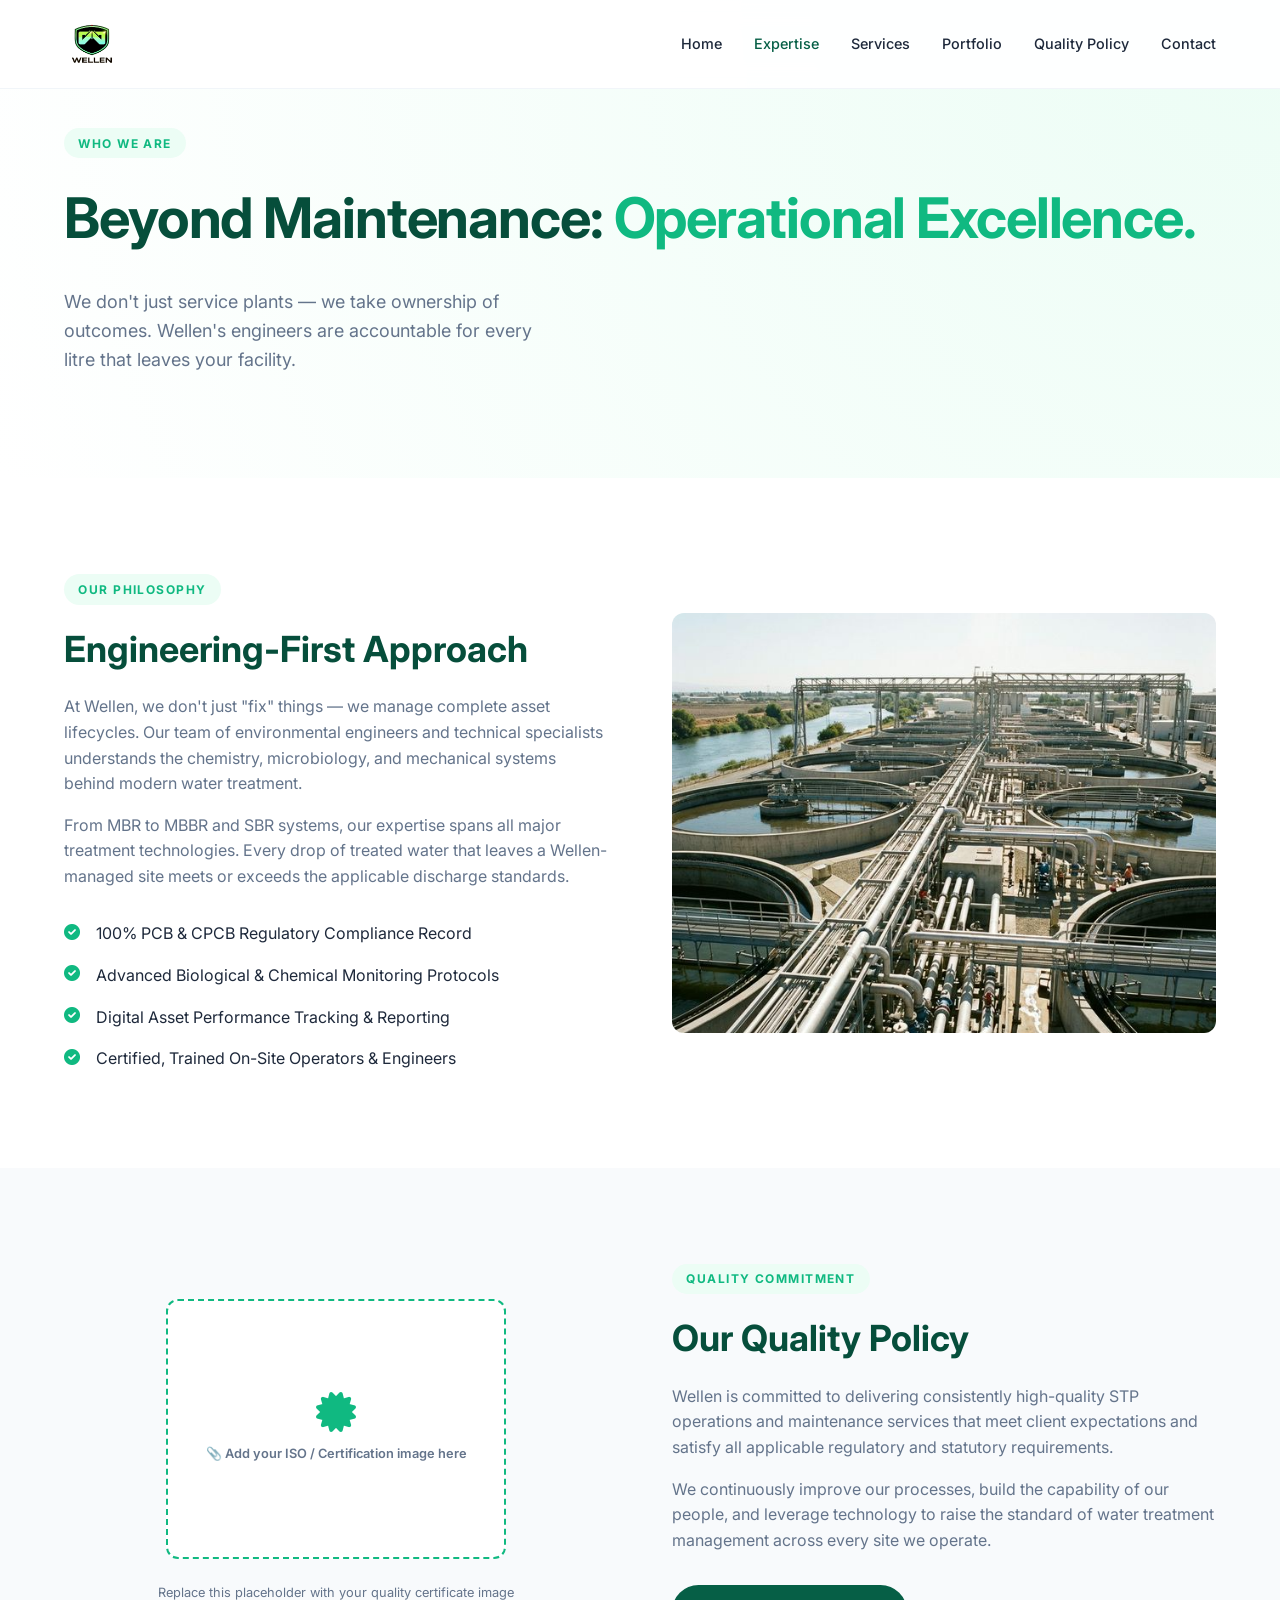
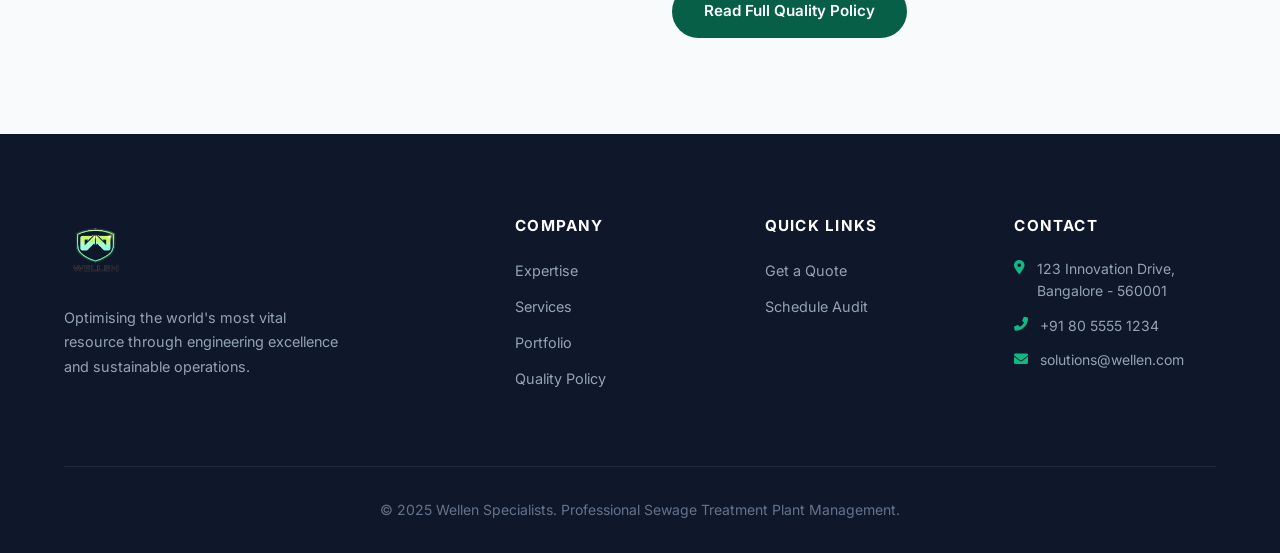
==== about.html @ 82ba6c2b "Use wellen_logo_final.png as logo across all pages Co-Authored-By: Claude Sonnet 4.6 <noreply@anthro" ====
<!DOCTYPE html>
<html lang="en">

<head>
    <meta charset="UTF-8">
    <meta name="viewport" content="width=device-width, initial-scale=1.0">
    <title>Our Expertise | Wellen</title>
    <meta name="description"
        content="Learn how Wellen's engineering-first approach to STP operations delivers unrivalled compliance, efficiency, and plant longevity.">
    <link rel="stylesheet" href="style.css">
    <link rel="stylesheet" href="https://cdnjs.cloudflare.com/ajax/libs/font-awesome/6.0.0/css/all.min.css">
</head>

<body>
    <header>
        <div class="container">
            <nav>
                <a href="index.html" class="logo">
                    <img src="wellen_logo_final.png" alt="Wellen Logo" class="logo-img">
                </a>
                <ul class="nav-links">
                    <li><a href="index.html">Home</a></li>
                    <li><a href="about.html" class="active">Expertise</a></li>
                    <li><a href="services.html">Services</a></li>
                    <li><a href="projects.html">Portfolio</a></li>
                    <li><a href="quality-policy.html">Quality Policy</a></li>
                    <li><a href="contact.html">Contact</a></li>
                </ul>
                <div class="mobile-toggle"><i class="fas fa-bars"></i></div>
            </nav>
        </div>
    </header>

    <main>
        <!-- PAGE HERO -->
        <section class="hero" style="padding-top: 8rem; padding-bottom: 4rem;">
            <div class="container">
                <span class="section-label">Who We Are</span>
                <h1>Beyond Maintenance: <span>Operational Excellence.</span></h1>
                <p>We don't just service plants — we take ownership of outcomes. Wellen's engineers are accountable for
                    every litre that leaves your facility.</p>
            </div>
        </section>

        <!-- ENGINEERING APPROACH -->
        <section class="expertise-details">
            <div class="container">
                <div style="display: grid; grid-template-columns: 1fr 1fr; gap: 4rem; align-items: center;">
                    <div>
                        <span class="section-label">Our Philosophy</span>
                        <h2>Engineering-First Approach</h2>
                        <p style="margin-top: 1rem; color: var(--text-muted);">At Wellen, we don't just "fix" things —
                            we manage complete asset lifecycles. Our team of environmental engineers and technical
                            specialists understands the chemistry, microbiology, and mechanical systems behind modern
                            water treatment.</p>
                        <p style="margin-top: 1rem; color: var(--text-muted);">From MBR to MBBR and SBR systems, our
                            expertise spans all major treatment technologies. Every drop of treated water that leaves a
                            Wellen-managed site meets or exceeds the applicable discharge standards.</p>
                        <div style="margin-top: 2rem;">
                            <div style="display: flex; gap: 1rem; margin-bottom: 1rem; align-items: flex-start;">
                                <i class="fas fa-check-circle"
                                    style="color: var(--primary-light); margin-top: 0.15rem;"></i>
                                <span>100% PCB &amp; CPCB Regulatory Compliance Record</span>
                            </div>
                            <div style="display: flex; gap: 1rem; margin-bottom: 1rem; align-items: flex-start;">
                                <i class="fas fa-check-circle"
                                    style="color: var(--primary-light); margin-top: 0.15rem;"></i>
                                <span>Advanced Biological &amp; Chemical Monitoring Protocols</span>
                            </div>
                            <div style="display: flex; gap: 1rem; margin-bottom: 1rem; align-items: flex-start;">
                                <i class="fas fa-check-circle"
                                    style="color: var(--primary-light); margin-top: 0.15rem;"></i>
                                <span>Digital Asset Performance Tracking &amp; Reporting</span>
                            </div>
                            <div style="display: flex; gap: 1rem; align-items: flex-start;">
                                <i class="fas fa-check-circle"
                                    style="color: var(--primary-light); margin-top: 0.15rem;"></i>
                                <span>Certified, Trained On-Site Operators &amp; Engineers</span>
                            </div>
                        </div>
                    </div>
                    <div
                        style="background: var(--accent-bg); height: 420px; border-radius: var(--radius); overflow: hidden;">
                        <img src="stp-project.png" alt="O&M Expertise" style="width: 100%; height: 100%; object-fit: cover;">
                    </div>
                </div>
            </div>
        </section>

        <!-- QUALITY POLICY SUMMARY -->
        <section class="about-quality-section">
            <div class="container">
                <div style="display: grid; grid-template-columns: 1fr 1fr; gap: 4rem; align-items: center;">
                    <!-- Certificate Placeholder -->
                    <div style="display: flex; flex-direction: column; align-items: center; gap: 1.5rem;">
                        <div class="cert-placeholder" style="width: 100%; max-width: 340px; height: 260px;">
                            <i class="fas fa-certificate"></i>
                            <span>📎 Add your ISO / Certification image here</span>
                        </div>
                        <p style="font-size: 0.8rem; color: var(--text-muted); text-align: center;">Replace this
                            placeholder with your quality certificate image</p>
                    </div>
                    <div>
                        <span class="section-label">Quality Commitment</span>
                        <h2>Our Quality Policy</h2>
                        <p style="margin-top: 1rem; color: var(--text-muted);">Wellen is committed to delivering
                            consistently high-quality STP operations and maintenance services that meet client
                            expectations and satisfy all applicable regulatory and statutory requirements.</p>
                        <p style="margin-top: 1rem; color: var(--text-muted);">We continuously improve our processes,
                            build the capability of our people, and leverage technology to raise the standard of water
                            treatment management across every site we operate.</p>
                        <div style="margin-top: 2rem;">
                            <a href="quality-policy.html" class="btn btn-primary">Read Full Quality Policy</a>
                        </div>
                    </div>
                </div>
            </div>
        </section>
    </main>

    <footer>
        <div class="container">
            <div class="footer-grid">
                <div>
                    <img src="wellen_logo_final.png" alt="Wellen" class="footer-logo-img">
                    <p class="footer-tagline">Optimising the world's most vital resource through engineering excellence
                        and sustainable operations.</p>
                </div>
                <div class="footer-links">
                    <h4>Company</h4>
                    <ul>
                        <li><a href="about.html">Expertise</a></li>
                        <li><a href="services.html">Services</a></li>
                        <li><a href="projects.html">Portfolio</a></li>
                        <li><a href="quality-policy.html">Quality Policy</a></li>
                    </ul>
                </div>
                <div class="footer-links">
                    <h4>Quick Links</h4>
                    <ul>
                        <li><a href="contact.html">Get a Quote</a></li>
                        <li><a href="contact.html">Schedule Audit</a></li>
                    </ul>
                </div>
                <div class="footer-links">
                    <h4>Contact</h4>
                    <div class="footer-contact-item"><i class="fas fa-map-marker-alt"></i><span>123 Innovation Drive,
                            Bangalore - 560001</span></div>
                    <div class="footer-contact-item"><i class="fas fa-phone-alt"></i><span>+91 80 5555 1234</span></div>
                    <div class="footer-contact-item"><i class="fas fa-envelope"></i><span>solutions@wellen.com</span>
                    </div>
                </div>
            </div>
            <div class="footer-bottom">
                &copy; 2025 Wellen Specialists. Professional Sewage Treatment Plant Management.
            </div>
        </div>
    </footer>

    <script src="main.js"></script>
</body>

</html>
---- style.css ----
@import url('https://fonts.googleapis.com/css2?family=Inter:wght@400;500;600;700;800;900&display=swap');

:root {
    --primary-color: #065F46;
    --primary-light: #10B981;
    --primary-dark: #064E3B;
    --accent-bg: #ECFDF5;
    --text-color: #1E293B;
    --text-muted: #64748B;
    --white: #FFFFFF;
    --bg-light: #F8FAFC;
    --transition: all 0.3s cubic-bezier(0.4, 0, 0.2, 1);
    --shadow: 0 4px 6px -1px rgba(0, 0, 0, 0.1), 0 2px 4px -1px rgba(0, 0, 0, 0.06);
    --shadow-lg: 0 10px 15px -3px rgba(0, 0, 0, 0.1), 0 4px 6px -2px rgba(0, 0, 0, 0.05);
    --radius: 12px;
}

* {
    margin: 0;
    padding: 0;
    box-sizing: border-box;
}

body {
    font-family: 'Inter', system-ui, -apple-system, sans-serif;
    line-height: 1.6;
    color: var(--text-color);
    background-color: var(--white);
}

/* Typography */
h1,
h2,
h3 {
    color: var(--primary-dark);
    font-weight: 700;
}

h1 {
    font-size: 3.5rem;
    letter-spacing: -0.02em;
}

h2 {
    font-size: 2.25rem;
}

h3 {
    font-size: 1.5rem;
}

/* Layout */
.container {
    max-width: 1200px;
    margin: 0 auto;
    padding: 0 1.5rem;
}

section {
    padding: 6rem 0;
}

/* =============================================
   HEADER & NAV
   ============================================= */
header {
    background: rgba(255, 255, 255, 0.92);
    backdrop-filter: blur(12px);
    position: fixed;
    width: 100%;
    top: 0;
    z-index: 1000;
    border-bottom: 1px solid #f1f5f9;
}

nav {
    display: flex;
    justify-content: space-between;
    align-items: center;
    height: 88px;
}

/* =============================================
   LOGO — Image-based
   ============================================= */
.logo {
    display: flex;
    align-items: center;
    gap: 0.5rem;
    text-decoration: none;
}

.logo-img {
    height: 64px;
    width: auto;
    object-fit: contain;
}

.nav-links {
    display: flex;
    list-style: none;
    gap: 2rem;
}

.nav-links a {
    text-decoration: none;
    color: var(--text-color);
    font-weight: 500;
    font-size: 0.9rem;
    transition: var(--transition);
    white-space: nowrap;
}

.nav-links a:hover,
.nav-links a.active {
    color: var(--primary-color);
}

.mobile-toggle {
    display: none;
    cursor: pointer;
    font-size: 1.5rem;
    color: var(--primary-color);
}

/* =============================================
   HERO SECTION
   ============================================= */
.hero {
    padding-top: 10rem;
    padding-bottom: 8rem;
    background: radial-gradient(circle at top right, var(--accent-bg), transparent);
}

.hero-grid {
    display: grid;
    grid-template-columns: 1fr 1fr;
    gap: 4rem;
    align-items: center;
}

.hero h1 span {
    color: var(--primary-light);
}

.hero p {
    font-size: 1.125rem;
    color: var(--text-muted);
    margin: 1.5rem 0 2.5rem;
    max-width: 500px;
}

.hero-img {
    border-radius: var(--radius);
    box-shadow: var(--shadow-lg);
    width: 100%;
    height: auto;
}

.hero-btns {
    display: flex;
    gap: 1rem;
    flex-wrap: wrap;
}

/* =============================================
   HERO CAROUSEL (4-image grid/slider)
   ============================================= */
.hero-carousel-section {
    padding: 5rem 0 3rem;
    background: var(--bg-light);
}

.carousel-header {
    text-align: center;
    margin-bottom: 2.5rem;
}

.carousel-header p {
    color: var(--text-muted);
    font-size: 1.05rem;
    margin-top: 0.75rem;
}

.cover-carousel {
    position: relative;
    overflow: hidden;
    border-radius: var(--radius);
}

.carousel-track {
    display: flex;
    transition: transform 0.5s cubic-bezier(0.4, 0, 0.2, 1);
}

.carousel-slide {
    min-width: 100%;
    position: relative;
}

.carousel-slide-inner {
    display: grid;
    grid-template-columns: 1fr 1fr;
    grid-template-rows: 1fr 1fr;
    gap: 0.75rem;
    height: 480px;
}

.carousel-img-slot {
    border-radius: calc(var(--radius) / 2);
    overflow: hidden;
    position: relative;
    background: linear-gradient(135deg, #d1fae5, #a7f3d0);
    display: flex;
    align-items: center;
    justify-content: center;
    flex-direction: column;
    gap: 0.5rem;
}

.carousel-img-slot img {
    width: 100%;
    height: 100%;
    object-fit: cover;
    position: absolute;
    top: 0;
    left: 0;
}

.carousel-img-slot .slot-label {
    position: relative;
    z-index: 2;
    text-align: center;
    background: rgba(255, 255, 255, 0.85);
    padding: 0.5rem 1rem;
    border-radius: 8px;
    font-size: 0.8rem;
    font-weight: 600;
    color: var(--primary-dark);
    border: 2px dashed var(--primary-light);
}

.carousel-img-slot .slot-icon {
    font-size: 2rem;
    color: var(--primary-color);
    position: relative;
    z-index: 2;
}

/* Carousel featured (left big, right stacked) */
.carousel-slide-inner.layout-featured {
    grid-template-columns: 3fr 2fr;
    grid-template-rows: 1fr 1fr;
}

.carousel-slide-inner.layout-featured .slot-1 {
    grid-row: 1 / 3;
}

/* Carousel controls */
.carousel-controls {
    display: flex;
    justify-content: center;
    align-items: center;
    gap: 1rem;
    margin-top: 1.5rem;
}

.carousel-btn {
    width: 44px;
    height: 44px;
    border-radius: 50%;
    background: var(--white);
    border: 2px solid var(--primary-light);
    color: var(--primary-color);
    cursor: pointer;
    font-size: 1rem;
    display: flex;
    align-items: center;
    justify-content: center;
    transition: var(--transition);
}

.carousel-btn:hover {
    background: var(--primary-color);
    color: var(--white);
}

.carousel-dots {
    display: flex;
    gap: 0.5rem;
}

.carousel-dot {
    width: 10px;
    height: 10px;
    border-radius: 50%;
    background: #cbd5e1;
    cursor: pointer;
    transition: var(--transition);
}

.carousel-dot.active {
    background: var(--primary-color);
    transform: scale(1.3);
}

/* =============================================
   BUTTONS
   ============================================= */
.btn {
    display: inline-flex;
    align-items: center;
    padding: 0.875rem 2rem;
    border-radius: 9999px;
    font-weight: 600;
    text-decoration: none;
    transition: var(--transition);
    cursor: pointer;
    border: none;
    font-size: 0.95rem;
}

.btn-primary {
    background: var(--primary-color);
    color: var(--white);
}

.btn-primary:hover {
    background: var(--primary-dark);
    transform: translateY(-2px);
    box-shadow: 0 8px 20px rgba(6, 95, 70, 0.3);
}

.btn-outline {
    border: 2px solid var(--primary-color);
    color: var(--primary-color);
    background: transparent;
}

.btn-outline:hover {
    background: var(--primary-color);
    color: var(--white);
    transform: translateY(-2px);
}

/* =============================================
   IMPACT METER / STATS
   ============================================= */
.impact {
    padding-top: 0;
}

.impact-meter {
    background: var(--primary-dark);
    color: var(--white);
    padding: 4rem 2rem;
    border-radius: var(--radius);
    margin-top: -4rem;
    position: relative;
    z-index: 10;
}

.stats-grid {
    display: grid;
    grid-template-columns: repeat(3, 1fr);
    text-align: center;
}

.stat-item h3 {
    font-size: 2.5rem;
    color: var(--primary-light);
    margin-bottom: 0.5rem;
}

.stat-item p {
    font-size: 0.875rem;
    text-transform: uppercase;
    letter-spacing: 0.1em;
    opacity: 0.8;
    color: #e2e8f0;
}

/* =============================================
   SERVICES / GRID / CARDS
   ============================================= */
.grid {
    display: grid;
    gap: 2rem;
}

.grid-2 {
    grid-template-columns: repeat(auto-fit, minmax(min(450px, 100%), 1fr));
}

.grid-3 {
    grid-template-columns: repeat(auto-fit, minmax(min(320px, 100%), 1fr));
}

.card {
    background: var(--white);
    padding: 2.5rem;
    border-radius: var(--radius);
    border: 1px solid #f1f5f9;
    transition: var(--transition);
}

.card:hover {
    border-color: var(--primary-light);
    box-shadow: var(--shadow-lg);
    transform: translateY(-6px);
}

.card .icon {
    width: 56px;
    height: 56px;
    background: var(--accent-bg);
    color: var(--primary-color);
    border-radius: 12px;
    display: flex;
    align-items: center;
    justify-content: center;
    font-size: 1.5rem;
    margin-bottom: 1.5rem;
}

.card h3 {
    margin-bottom: 0.75rem;
}

/* =============================================
   PROJECT IMAGE SLOTS
   ============================================= */
.project-img-slot {
    height: 220px;
    background: linear-gradient(135deg, #d1fae5 0%, #bbf7d0 100%);
    display: flex;
    align-items: center;
    justify-content: center;
    flex-direction: column;
    gap: 0.75rem;
    border-bottom: 2px dashed var(--primary-light);
    position: relative;
    overflow: hidden;
}

.project-img-slot img {
    width: 100%;
    height: 100%;
    object-fit: cover;
    position: absolute;
    top: 0;
    left: 0;
}

.project-img-slot .slot-label {
    font-size: 0.8rem;
    font-weight: 700;
    color: var(--primary-dark);
    background: rgba(255, 255, 255, 0.9);
    padding: 0.4rem 0.9rem;
    border-radius: 6px;
    position: relative;
    z-index: 2;
    border: 1.5px dashed var(--primary-light);
}

.project-img-slot i {
    font-size: 2.25rem;
    color: var(--primary-color);
    position: relative;
    z-index: 2;
}

.project-tag {
    display: inline-block;
    font-size: 0.72rem;
    color: var(--primary-light);
    font-weight: 700;
    text-transform: uppercase;
    letter-spacing: 0.08em;
    margin-bottom: 0.5rem;
}

.project-meta {
    display: flex;
    gap: 1.5rem;
    margin-top: 0.75rem;
    flex-wrap: wrap;
}

.project-meta span {
    font-size: 0.8rem;
    color: var(--text-muted);
    display: flex;
    align-items: center;
    gap: 0.35rem;
}

.project-meta i {
    color: var(--primary-light);
    font-size: 0.75rem;
}

/* =============================================
   TESTIMONIALS
   ============================================= */
.testimonials {
    background: var(--bg-light);
}

.testimonials-header {
    text-align: center;
    margin-bottom: 3.5rem;
}

.testimonials-header p {
    color: var(--text-muted);
    font-size: 1.05rem;
    margin-top: 0.75rem;
}

.testimonial-card {
    background: var(--white);
    padding: 2.5rem;
    border-radius: var(--radius);
    border: 1px solid #e2e8f0;
    position: relative;
    transition: var(--transition);
}

.testimonial-card:hover {
    border-color: var(--primary-light);
    box-shadow: var(--shadow-lg);
    transform: translateY(-4px);
}

.testimonial-card::before {
    content: '\201C';
    font-size: 5rem;
    color: var(--primary-light);
    opacity: 0.25;
    line-height: 1;
    position: absolute;
    top: 1rem;
    left: 1.5rem;
    font-family: Georgia, serif;
    font-weight: 700;
}

.testimonial-stars {
    color: #f59e0b;
    margin-bottom: 1rem;
    font-size: 0.9rem;
}

.testimonial-quote {
    font-style: italic;
    color: var(--text-muted);
    line-height: 1.8;
    margin-bottom: 1.5rem;
    font-size: 0.95rem;
}

.testimonial-author {
    display: flex;
    align-items: center;
    gap: 1rem;
}

.testimonial-avatar {
    width: 48px;
    height: 48px;
    border-radius: 50%;
    background: var(--accent-bg);
    border: 2px dashed var(--primary-light);
    display: flex;
    align-items: center;
    justify-content: center;
    color: var(--primary-color);
    font-size: 1.1rem;
    font-weight: 700;
    flex-shrink: 0;
}

.testimonial-author-info strong {
    display: block;
    font-size: 0.95rem;
    color: var(--primary-dark);
}

.testimonial-author-info span {
    font-size: 0.8rem;
    color: var(--text-muted);
}

/* =============================================
   QUALITY POLICY PAGE
   ============================================= */
.quality-policy-section {
    background: var(--white);
}

.policy-intro {
    max-width: 780px;
    margin: 0 auto 4rem;
    text-align: center;
}

.policy-intro p {
    color: var(--text-muted);
    font-size: 1.05rem;
    margin-top: 1rem;
}

.policy-statement {
    background: var(--primary-dark);
    color: var(--white);
    padding: 3.5rem;
    border-radius: var(--radius);
    margin-bottom: 3rem;
    position: relative;
    overflow: hidden;
}

.policy-statement::before {
    content: '';
    position: absolute;
    top: -60px;
    right: -60px;
    width: 200px;
    height: 200px;
    border-radius: 50%;
    background: rgba(16, 185, 129, 0.12);
}

.policy-statement h3 {
    color: var(--primary-light);
    margin-bottom: 1.25rem;
    font-size: 1.125rem;
    text-transform: uppercase;
    letter-spacing: 0.1em;
}

.policy-statement p {
    color: #cbd5e1;
    line-height: 1.9;
    font-size: 1rem;
}

.policy-pillars {
    display: grid;
    grid-template-columns: repeat(auto-fit, minmax(260px, 1fr));
    gap: 1.5rem;
    margin-bottom: 3rem;
}

.pillar-card {
    background: var(--accent-bg);
    padding: 2rem;
    border-radius: var(--radius);
    border-left: 4px solid var(--primary-light);
    transition: var(--transition);
}

.pillar-card:hover {
    box-shadow: var(--shadow);
    transform: translateX(4px);
}

.pillar-card .icon {
    width: 44px;
    height: 44px;
    background: var(--white);
    color: var(--primary-color);
    border-radius: 10px;
    display: flex;
    align-items: center;
    justify-content: center;
    font-size: 1.2rem;
    margin-bottom: 1rem;
    box-shadow: var(--shadow);
}

.pillar-card h4 {
    color: var(--primary-dark);
    font-size: 1rem;
    margin-bottom: 0.5rem;
}

.pillar-card p {
    font-size: 0.875rem;
    color: var(--text-muted);
    line-height: 1.7;
}

/* Certification Placeholder */
.cert-section {
    background: var(--bg-light);
    padding: 4rem 0;
}

.cert-grid {
    display: flex;
    gap: 2rem;
    flex-wrap: wrap;
    justify-content: center;
    margin-top: 3rem;
}

.cert-placeholder {
    width: 200px;
    height: 240px;
    border-radius: var(--radius);
    border: 2px dashed var(--primary-light);
    background: var(--white);
    display: flex;
    flex-direction: column;
    align-items: center;
    justify-content: center;
    gap: 0.75rem;
    cursor: pointer;
    transition: var(--transition);
    position: relative;
    overflow: hidden;
}

.cert-placeholder:hover {
    border-color: var(--primary-color);
    box-shadow: var(--shadow);
    transform: translateY(-4px);
}

.cert-placeholder img {
    width: 100%;
    height: 100%;
    object-fit: cover;
    position: absolute;
    top: 0;
    left: 0;
}

.cert-placeholder i {
    font-size: 2.5rem;
    color: var(--primary-light);
    position: relative;
    z-index: 2;
}

.cert-placeholder span {
    font-size: 0.8rem;
    color: var(--text-muted);
    text-align: center;
    padding: 0 1rem;
    position: relative;
    z-index: 2;
    font-weight: 600;
}

/* Signatory */
.policy-signatory {
    text-align: right;
    margin-top: 2rem;
    padding-top: 1.5rem;
    border-top: 1px solid #e2e8f0;
}

.policy-signatory p {
    font-size: 0.875rem;
    color: var(--text-muted);
}

.policy-signatory strong {
    display: block;
    font-size: 1rem;
    color: var(--primary-dark);
}

/* =============================================
   ABOUT PAGE
   ============================================= */
.about-quality-section {
    background: var(--bg-light);
}

.about-two-col {
    display: grid;
    grid-template-columns: 1fr 1fr;
    gap: 4rem;
    align-items: center;
}

.about-img-container {
    background: var(--accent-bg);
    height: 420px;
    border-radius: var(--radius);
    overflow: hidden;
}

/* =============================================
   SERVICES EXPANDED
   ============================================= */
.service-card-body ul {
    list-style: none;
    margin-top: 1rem;
}

.service-card-body ul li {
    display: flex;
    align-items: flex-start;
    gap: 0.6rem;
    margin-bottom: 0.6rem;
    font-size: 0.875rem;
    color: var(--text-muted);
}

.service-card-body ul li::before {
    content: '';
    width: 7px;
    height: 7px;
    border-radius: 50%;
    background: var(--primary-light);
    flex-shrink: 0;
    margin-top: 0.35rem;
}

.service-cta {
    display: inline-flex;
    align-items: center;
    gap: 0.4rem;
    margin-top: 1.25rem;
    font-size: 0.875rem;
    font-weight: 600;
    color: var(--primary-color);
    text-decoration: none;
    transition: var(--transition);
}

.service-cta:hover {
    gap: 0.7rem;
}

/* =============================================
   SECTION LABELS
   ============================================= */
.section-label {
    display: inline-block;
    font-size: 0.75rem;
    font-weight: 700;
    text-transform: uppercase;
    letter-spacing: 0.12em;
    color: var(--primary-light);
    background: var(--accent-bg);
    padding: 0.35rem 0.9rem;
    border-radius: 999px;
    margin-bottom: 1rem;
}

/* =============================================
   FOOTER
   ============================================= */
footer {
    background: #0f172a;
    color: var(--white);
    padding: 5rem 0 2rem;
}

.footer-grid {
    display: grid;
    grid-template-columns: 2fr 1fr 1fr 1fr;
    gap: 3rem;
    margin-bottom: 4rem;
}

.footer-logo-img {
    height: 72px;
    width: auto;
    object-fit: contain;
    margin-bottom: 1.25rem;
    display: block;
    mix-blend-mode: screen;
}

.footer-tagline {
    color: #94a3b8;
    max-width: 280px;
    font-size: 0.9rem;
    line-height: 1.7;
}

.footer-links h4 {
    color: var(--white);
    margin-bottom: 1.25rem;
    font-size: 0.95rem;
    text-transform: uppercase;
    letter-spacing: 0.08em;
}

.footer-links ul {
    list-style: none;
}

.footer-links li {
    margin-bottom: 0.65rem;
}

.footer-links a {
    color: #94a3b8;
    text-decoration: none;
    transition: var(--transition);
    font-size: 0.9rem;
}

.footer-links a:hover {
    color: var(--primary-light);
}

.footer-contact-item {
    display: flex;
    align-items: flex-start;
    gap: 0.75rem;
    margin-bottom: 0.75rem;
    color: #94a3b8;
    font-size: 0.875rem;
}

.footer-contact-item i {
    color: var(--primary-light);
    margin-top: 0.15rem;
    flex-shrink: 0;
}

.footer-bottom {
    text-align: center;
    border-top: 1px solid #1e293b;
    padding-top: 2rem;
    color: #64748b;
    font-size: 0.875rem;
}

/* =============================================
   RESPONSIVE
   ============================================= */
@media (max-width: 1024px) {
    .footer-grid {
        grid-template-columns: 1fr 1fr;
    }

    .nav-links {
        gap: 1.25rem;
    }

    .nav-links a {
        font-size: 0.85rem;
    }
}

/* =============================================
   SMOOTH SCROLL
   ============================================= */
html {
    scroll-behavior: smooth;
}

/* =============================================
   HEADER SCROLL SHADOW
   ============================================= */
header.scrolled {
    box-shadow: 0 4px 24px rgba(0, 0, 0, 0.1);
}

/* =============================================
   SCROLL FADE-IN ANIMATIONS
   ============================================= */
.fade-in {
    opacity: 0;
    transform: translateY(28px);
    transition: opacity 0.6s ease, transform 0.6s ease;
}

.fade-in.visible {
    opacity: 1;
    transform: translateY(0);
}

.fade-in.delay-1 { transition-delay: 0.1s; }
.fade-in.delay-2 { transition-delay: 0.2s; }
.fade-in.delay-3 { transition-delay: 0.3s; }

/* =============================================
   BACK TO TOP BUTTON
   ============================================= */
.back-to-top {
    position: fixed;
    bottom: 2rem;
    right: 2rem;
    width: 48px;
    height: 48px;
    border-radius: 50%;
    background: var(--primary-color);
    color: white;
    border: none;
    cursor: pointer;
    font-size: 1.1rem;
    display: flex;
    align-items: center;
    justify-content: center;
    box-shadow: 0 4px 16px rgba(6, 95, 70, 0.35);
    opacity: 0;
    transform: translateY(12px);
    transition: opacity 0.3s, transform 0.3s, background 0.2s;
    z-index: 999;
    pointer-events: none;
}

.back-to-top.show {
    opacity: 1;
    transform: translateY(0);
    pointer-events: auto;
}

.back-to-top:hover {
    background: var(--primary-dark);
    transform: translateY(-2px);
}

/* =============================================
   FORM SUCCESS MESSAGE
   ============================================= */
.form-success {
    display: none;
    background: var(--accent-bg);
    border: 1px solid var(--primary-light);
    border-radius: var(--radius);
    padding: 2rem 1.5rem;
    text-align: center;
    color: var(--primary-dark);
    margin-top: 1rem;
}

.form-success.show {
    display: block;
    animation: fadeSlideIn 0.4s ease;
}

.form-success i {
    font-size: 2.5rem;
    color: var(--primary-light);
    display: block;
    margin-bottom: 0.75rem;
}

.form-success strong {
    display: block;
    font-size: 1.1rem;
    margin-bottom: 0.4rem;
}

.form-success p {
    font-size: 0.875rem;
    color: var(--text-muted);
    margin: 0;
}

@keyframes fadeSlideIn {
    from { opacity: 0; transform: translateY(10px); }
    to   { opacity: 1; transform: translateY(0); }
}

@media (max-width: 768px) {
    /* --- Nav --- */
    .mobile-toggle {
        display: block;
    }

    .nav-links {
        display: none;
        flex-direction: column;
        position: absolute;
        top: 88px;
        left: 0;
        width: 100%;
        background: var(--white);
        padding: 1rem 1.5rem;
        box-shadow: 0 10px 30px rgba(0, 0, 0, 0.1);
        gap: 0;
        z-index: 999;
    }

    .nav-links li {
        border-bottom: 1px solid #f1f5f9;
    }

    .nav-links a {
        display: block;
        padding: 0.85rem 0;
        font-size: 1rem;
    }

    /* --- Logo --- */
    .logo-img {
        height: 40px;
    }

    /* --- Typography --- */
    h1 {
        font-size: 2rem;
    }

    h2 {
        font-size: 1.6rem;
    }

    h3 {
        font-size: 1.25rem;
    }

    /* --- Sections --- */
    section {
        padding: 2.5rem 0;
    }

    /* --- Hero --- */
    .hero {
        padding-top: 7rem !important;
        padding-bottom: 1.5rem !important;
    }

    .hero-grid {
        grid-template-columns: 1fr;
        text-align: center;
    }

    .hero p {
        margin: 1rem auto 1rem;
    }

    .hero-btns {
        justify-content: center;
        flex-direction: column;
        align-items: center;
    }

    .hero-btns .btn {
        width: 100%;
        max-width: 280px;
        justify-content: center;
    }

    .hero-img {
        display: none;
    }

    /* --- Stats --- */
    .stats-grid {
        grid-template-columns: 1fr;
        gap: 2rem;
    }

    .impact-meter {
        padding: 2.5rem 1.5rem;
        border-radius: 0;
        margin-top: -2rem;
    }

    /* --- Cards / Grids --- */
    .grid-2 {
        grid-template-columns: 1fr;
    }

    .grid-3 {
        grid-template-columns: 1fr;
    }

    /* --- About page two-column sections --- */
    .about-two-col {
        grid-template-columns: 1fr;
        gap: 2rem;
    }

    .about-img-container {
        height: auto;
        aspect-ratio: 16 / 9;
        order: -1;
    }

    /* --- Carousel --- */
    .hero-carousel-section {
        padding: 3rem 0 2rem;
    }

    .carousel-slide-inner,
    .carousel-slide-inner.layout-featured {
        grid-template-columns: 1fr;
        grid-template-rows: repeat(4, 160px);
        height: auto;
    }

    .carousel-slide-inner.layout-featured .slot-1 {
        grid-row: unset;
    }

    /* --- Footer --- */
    .footer-grid {
        grid-template-columns: 1fr;
        gap: 2rem;
    }

    footer {
        padding: 3rem 0 1.5rem;
    }

    .footer-logo-img {
        height: 40px;
    }

    /* --- Quality / Policy --- */
    .policy-statement {
        padding: 2rem;
    }

    .policy-pillars {
        grid-template-columns: 1fr;
    }

    .cert-grid {
        gap: 1.25rem;
    }

    .cert-placeholder {
        width: 160px;
        height: 200px;
    }

    /* --- Container padding --- */
    .container {
        padding: 0 1rem;
    }
}

/* Extra small screens (phones in portrait) */
@media (max-width: 480px) {
    h1 {
        font-size: 1.75rem;
    }

    h2 {
        font-size: 1.4rem;
    }

    .stat-item h3 {
        font-size: 2rem;
    }

    .btn {
        padding: 0.75rem 1.5rem;
        font-size: 0.9rem;
    }

    .card {
        padding: 1.75rem;
    }

    .back-to-top {
        bottom: 1.25rem;
        right: 1.25rem;
    }
}
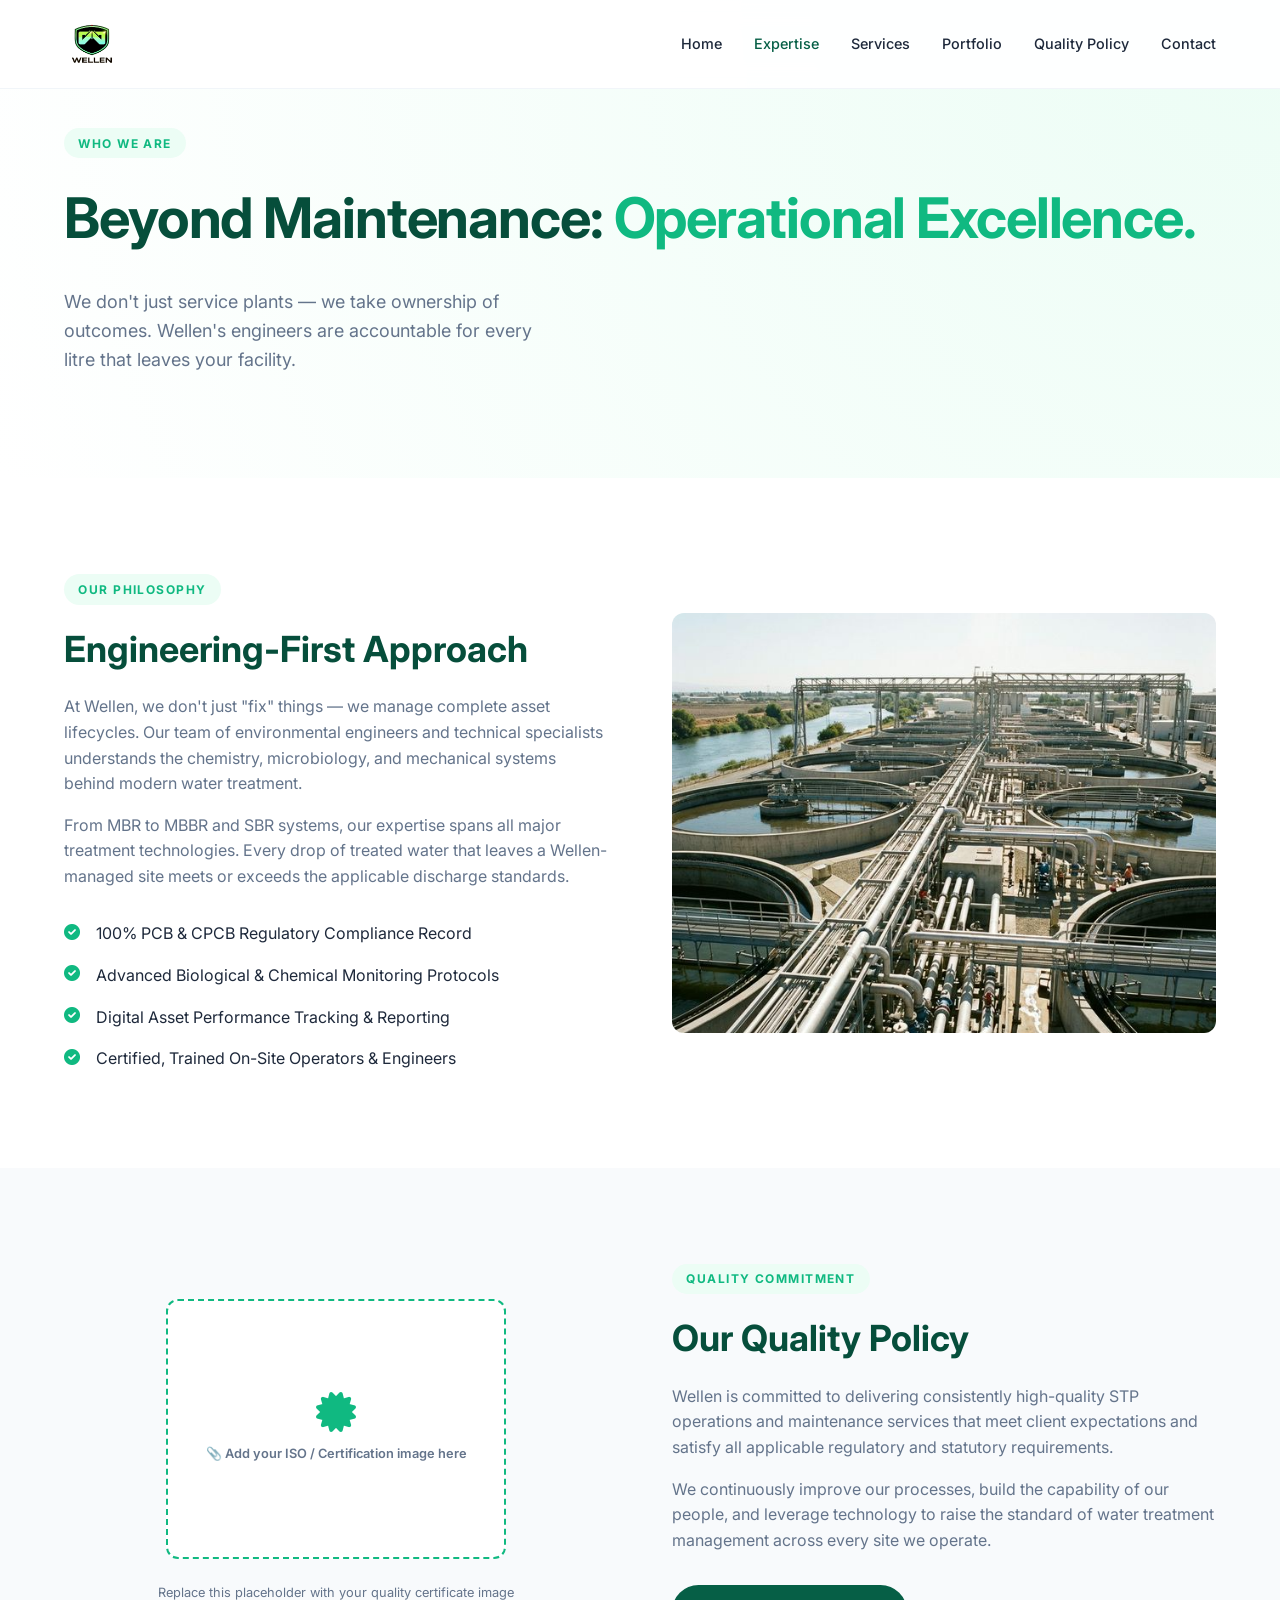
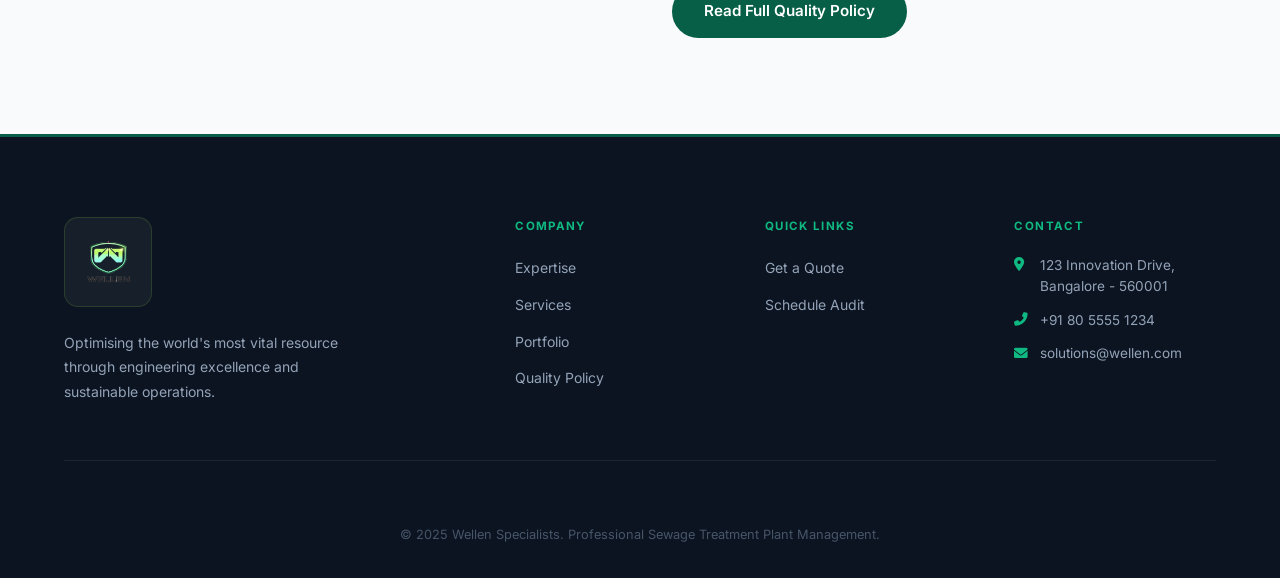
==== commit 33ba4add: "Redesign footer: accent border, logo card, green headers, cleaner layout Co-Authored-By: Claude Sonn" ====
--- a/about.html
+++ b/about.html
@@ -122,7 +122,7 @@
         <div class="container">
             <div class="footer-grid">
                 <div>
-                    <img src="wellen_logo_final.png" alt="Wellen" class="footer-logo-img">
+                    <div class="footer-logo-wrap"><img src="wellen_logo_final.png" alt="Wellen" class="footer-logo-img"></div>
                     <p class="footer-tagline">Optimising the world's most vital resource through engineering excellence
                         and sustainable operations.</p>
                 </div>
--- a/style.css
+++ b/style.css
@@ -860,40 +860,54 @@
    FOOTER
    ============================================= */
 footer {
-    background: #0f172a;
+    background: #0b1420;
     color: var(--white);
     padding: 5rem 0 2rem;
+    border-top: 3px solid var(--primary-color);
 }
 
 .footer-grid {
     display: grid;
     grid-template-columns: 2fr 1fr 1fr 1fr;
     gap: 3rem;
-    margin-bottom: 4rem;
+    margin-bottom: 0;
+    padding-bottom: 3.5rem;
+    border-bottom: 1px solid rgba(255, 255, 255, 0.07);
+}
+
+.footer-logo-wrap {
+    display: inline-flex;
+    align-items: center;
+    justify-content: center;
+    background: rgba(255, 255, 255, 0.05);
+    border: 1px solid rgba(163, 230, 53, 0.15);
+    border-radius: 14px;
+    padding: 10px 14px;
+    margin-bottom: 1.5rem;
 }
 
 .footer-logo-img {
-    height: 72px;
+    height: 68px;
     width: auto;
     object-fit: contain;
-    margin-bottom: 1.25rem;
     display: block;
     mix-blend-mode: screen;
 }
 
 .footer-tagline {
     color: #94a3b8;
-    max-width: 280px;
-    font-size: 0.9rem;
-    line-height: 1.7;
+    max-width: 290px;
+    font-size: 0.875rem;
+    line-height: 1.75;
 }
 
 .footer-links h4 {
-    color: var(--white);
+    color: var(--primary-light);
     margin-bottom: 1.25rem;
-    font-size: 0.95rem;
+    font-size: 0.72rem;
     text-transform: uppercase;
-    letter-spacing: 0.08em;
+    letter-spacing: 0.12em;
+    font-weight: 700;
 }
 
 .footer-links ul {
@@ -901,41 +915,44 @@
 }
 
 .footer-links li {
-    margin-bottom: 0.65rem;
+    margin-bottom: 0.7rem;
 }
 
 .footer-links a {
     color: #94a3b8;
     text-decoration: none;
-    transition: var(--transition);
-    font-size: 0.9rem;
+    transition: color 0.2s, padding-left 0.2s;
+    font-size: 0.875rem;
 }
 
 .footer-links a:hover {
-    color: var(--primary-light);
+    color: var(--white);
+    padding-left: 4px;
 }
 
 .footer-contact-item {
     display: flex;
     align-items: flex-start;
     gap: 0.75rem;
-    margin-bottom: 0.75rem;
+    margin-bottom: 0.85rem;
     color: #94a3b8;
-    font-size: 0.875rem;
+    font-size: 0.85rem;
+    line-height: 1.5;
 }
 
 .footer-contact-item i {
     color: var(--primary-light);
-    margin-top: 0.15rem;
+    margin-top: 0.2rem;
     flex-shrink: 0;
+    width: 14px;
 }
 
 .footer-bottom {
     text-align: center;
-    border-top: 1px solid #1e293b;
     padding-top: 2rem;
-    color: #64748b;
-    font-size: 0.875rem;
+    margin-top: 2rem;
+    color: #475569;
+    font-size: 0.8rem;
 }
 
 /* =============================================
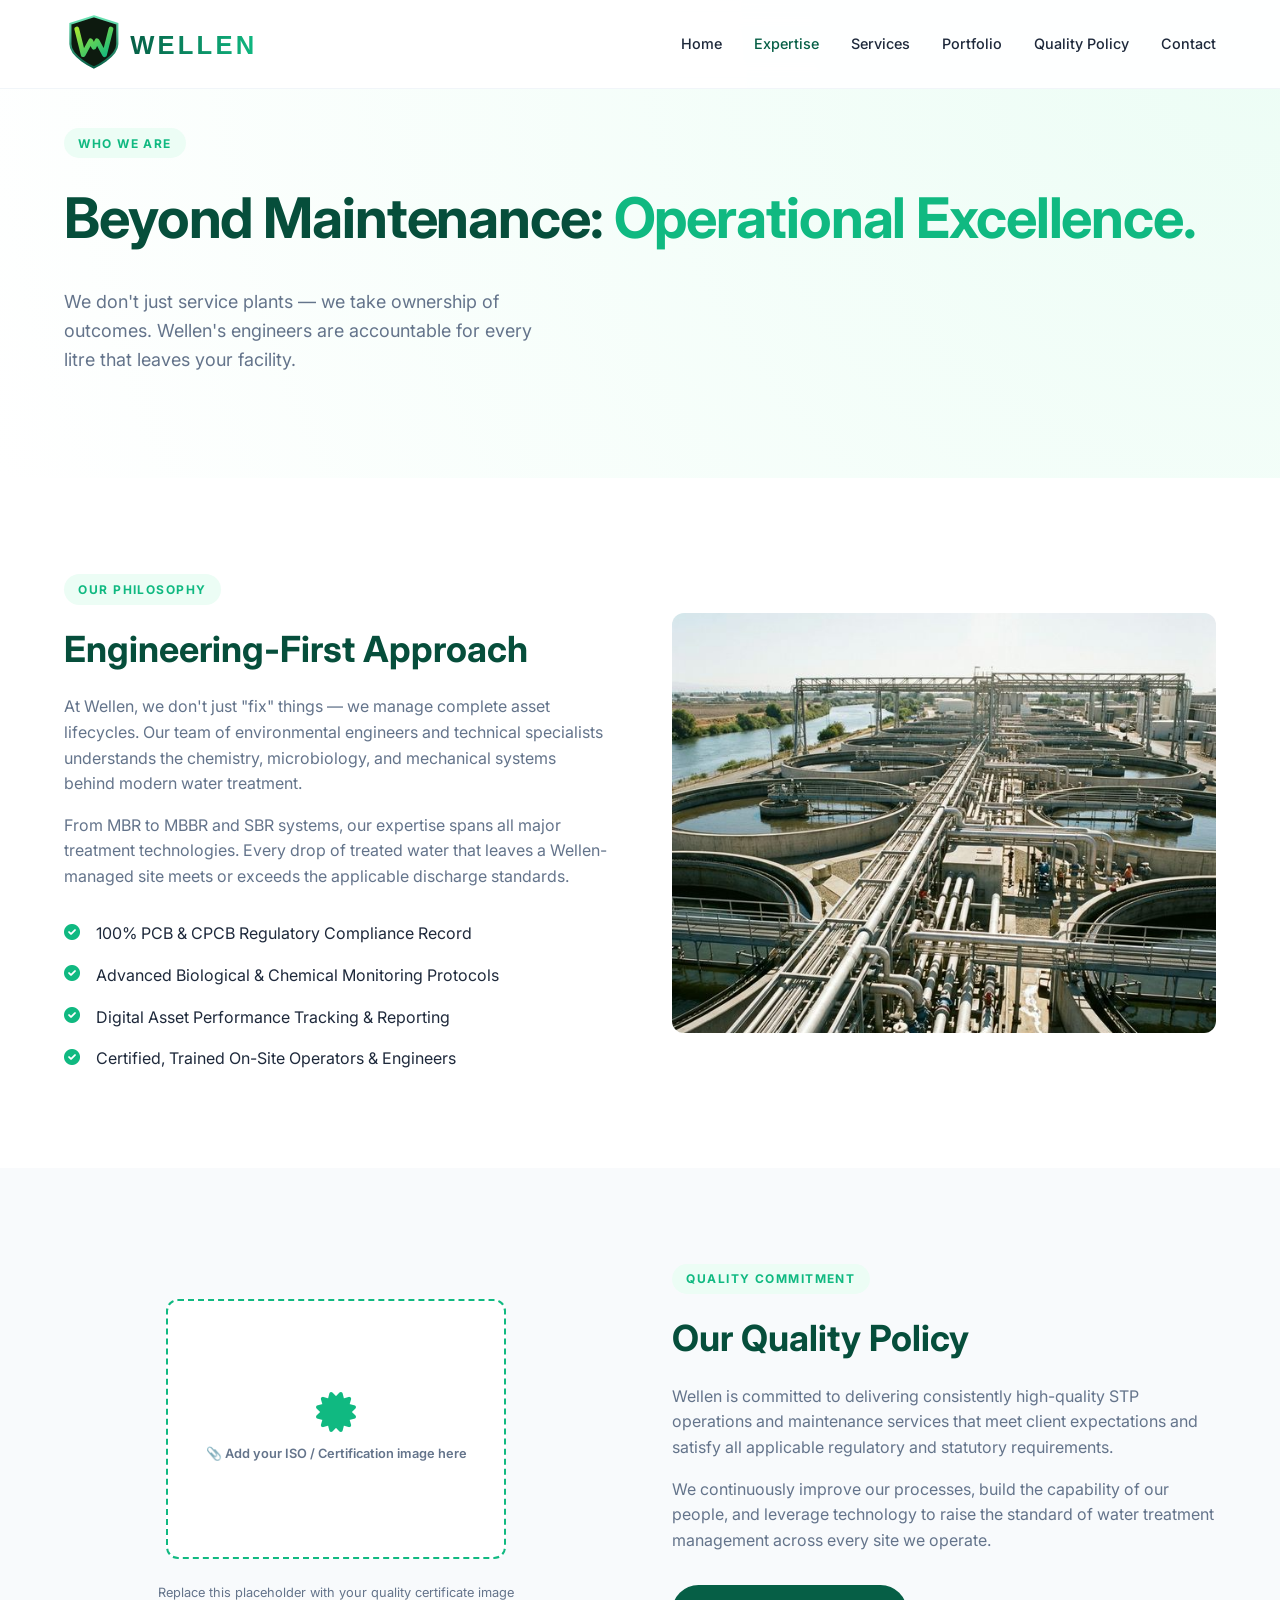
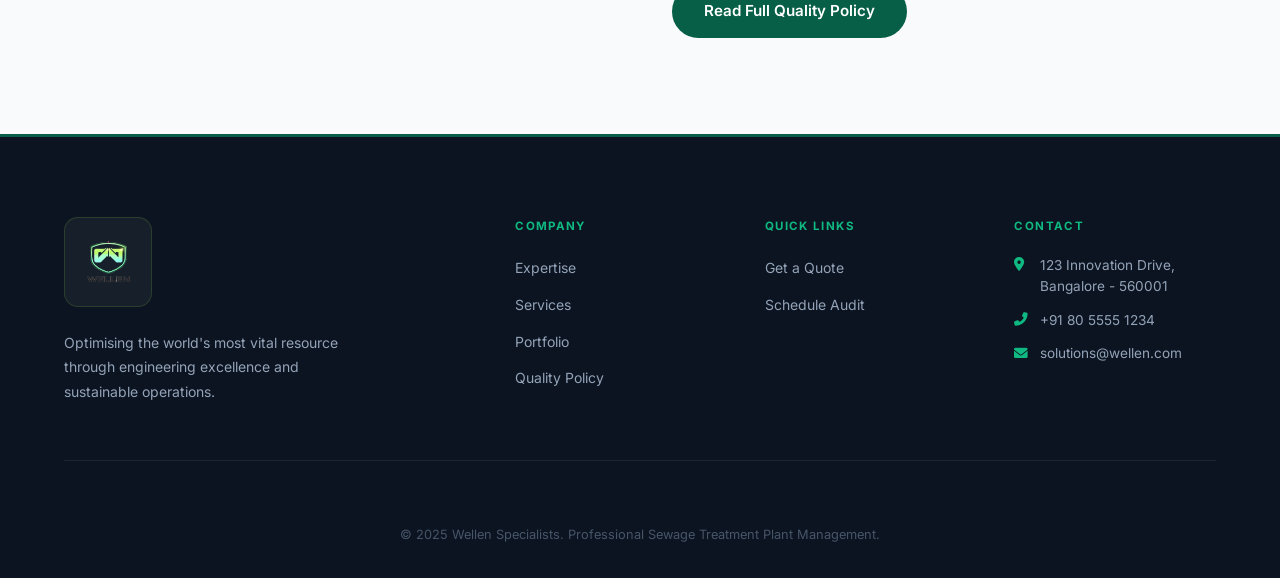
==== commit e64a7aa2: "Nav logo: SVG horizontal layout, bright WELLEN wordmark Co-Authored-By: Claude Sonnet 4.6 <noreply@a" ====
--- a/about.html
+++ b/about.html
@@ -16,7 +16,7 @@
         <div class="container">
             <nav>
                 <a href="index.html" class="logo">
-                    <img src="wellen_logo_final.png" alt="Wellen Logo" class="logo-img">
+                    <img src="logo.svg" alt="Wellen Logo" class="logo-img">
                 </a>
                 <ul class="nav-links">
                     <li><a href="index.html">Home</a></li>
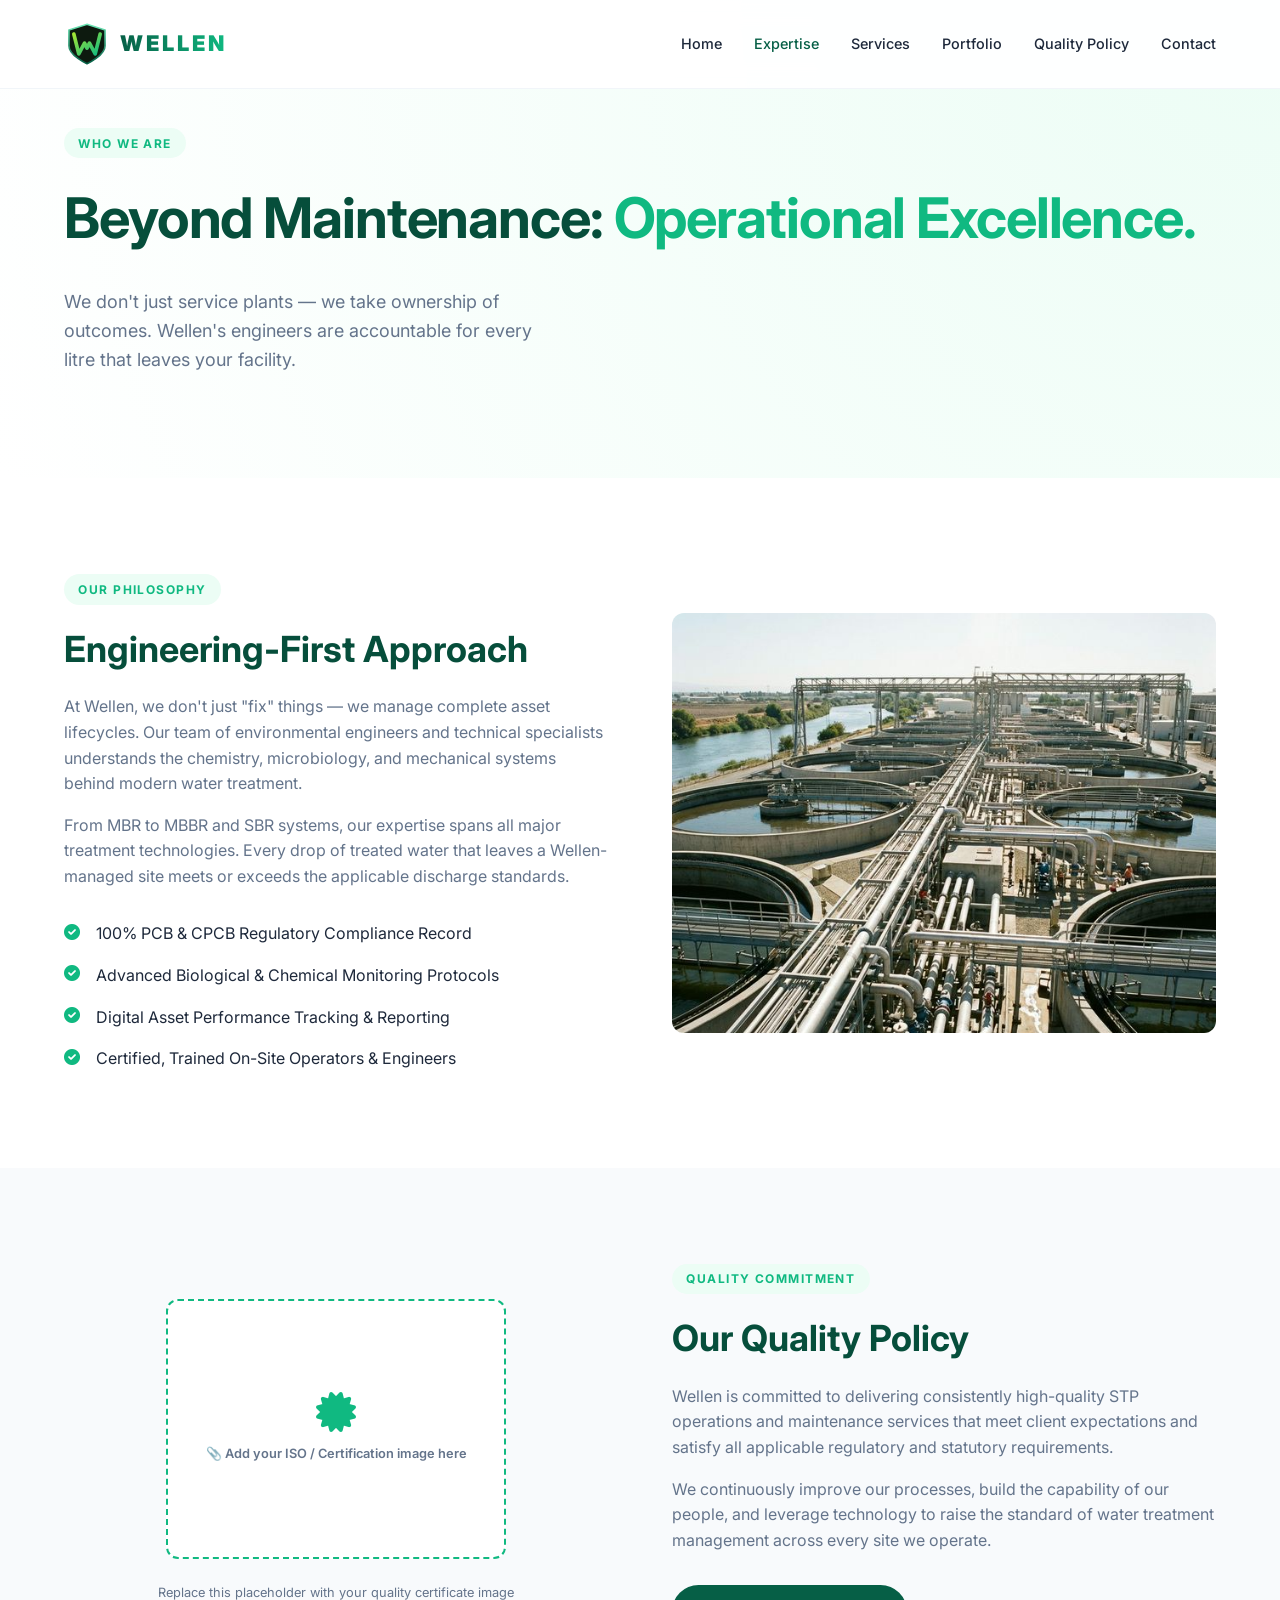
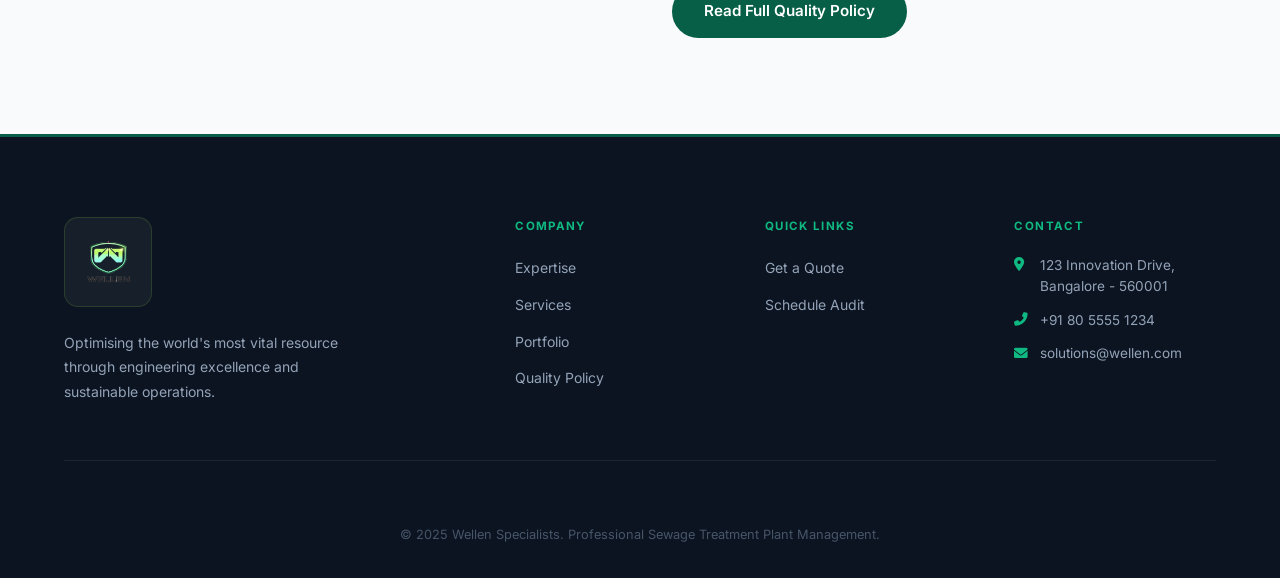
==== commit 439878eb: "Logo: shield icon + separate WELLEN wordmark side by side in nav Co-Authored-By: Claude Sonnet 4.6 <" ====
--- a/about.html
+++ b/about.html
@@ -16,7 +16,7 @@
         <div class="container">
             <nav>
                 <a href="index.html" class="logo">
-                    <img src="logo.svg" alt="Wellen Logo" class="logo-img">
+                    <img src="logo.svg" alt="Wellen Logo" class="logo-img"><span class="logo-text">WELLEN</span>
                 </a>
                 <ul class="nav-links">
                     <li><a href="index.html">Home</a></li>
--- a/style.css
+++ b/style.css
@@ -86,14 +86,25 @@
 .logo {
     display: flex;
     align-items: center;
-    gap: 0.5rem;
+    gap: 0.65rem;
     text-decoration: none;
 }
 
 .logo-img {
-    height: 64px;
+    height: 46px;
     width: auto;
     object-fit: contain;
+}
+
+.logo-text {
+    font-size: 1.35rem;
+    font-weight: 900;
+    letter-spacing: 3px;
+    background: linear-gradient(90deg, #065F46, #10B981);
+    -webkit-background-clip: text;
+    -webkit-text-fill-color: transparent;
+    background-clip: text;
+    line-height: 1;
 }
 
 .nav-links {
@@ -1116,7 +1127,7 @@
 
     /* --- Logo --- */
     .logo-img {
-        height: 40px;
+        height: 36px;
     }
 
     /* --- Typography --- */
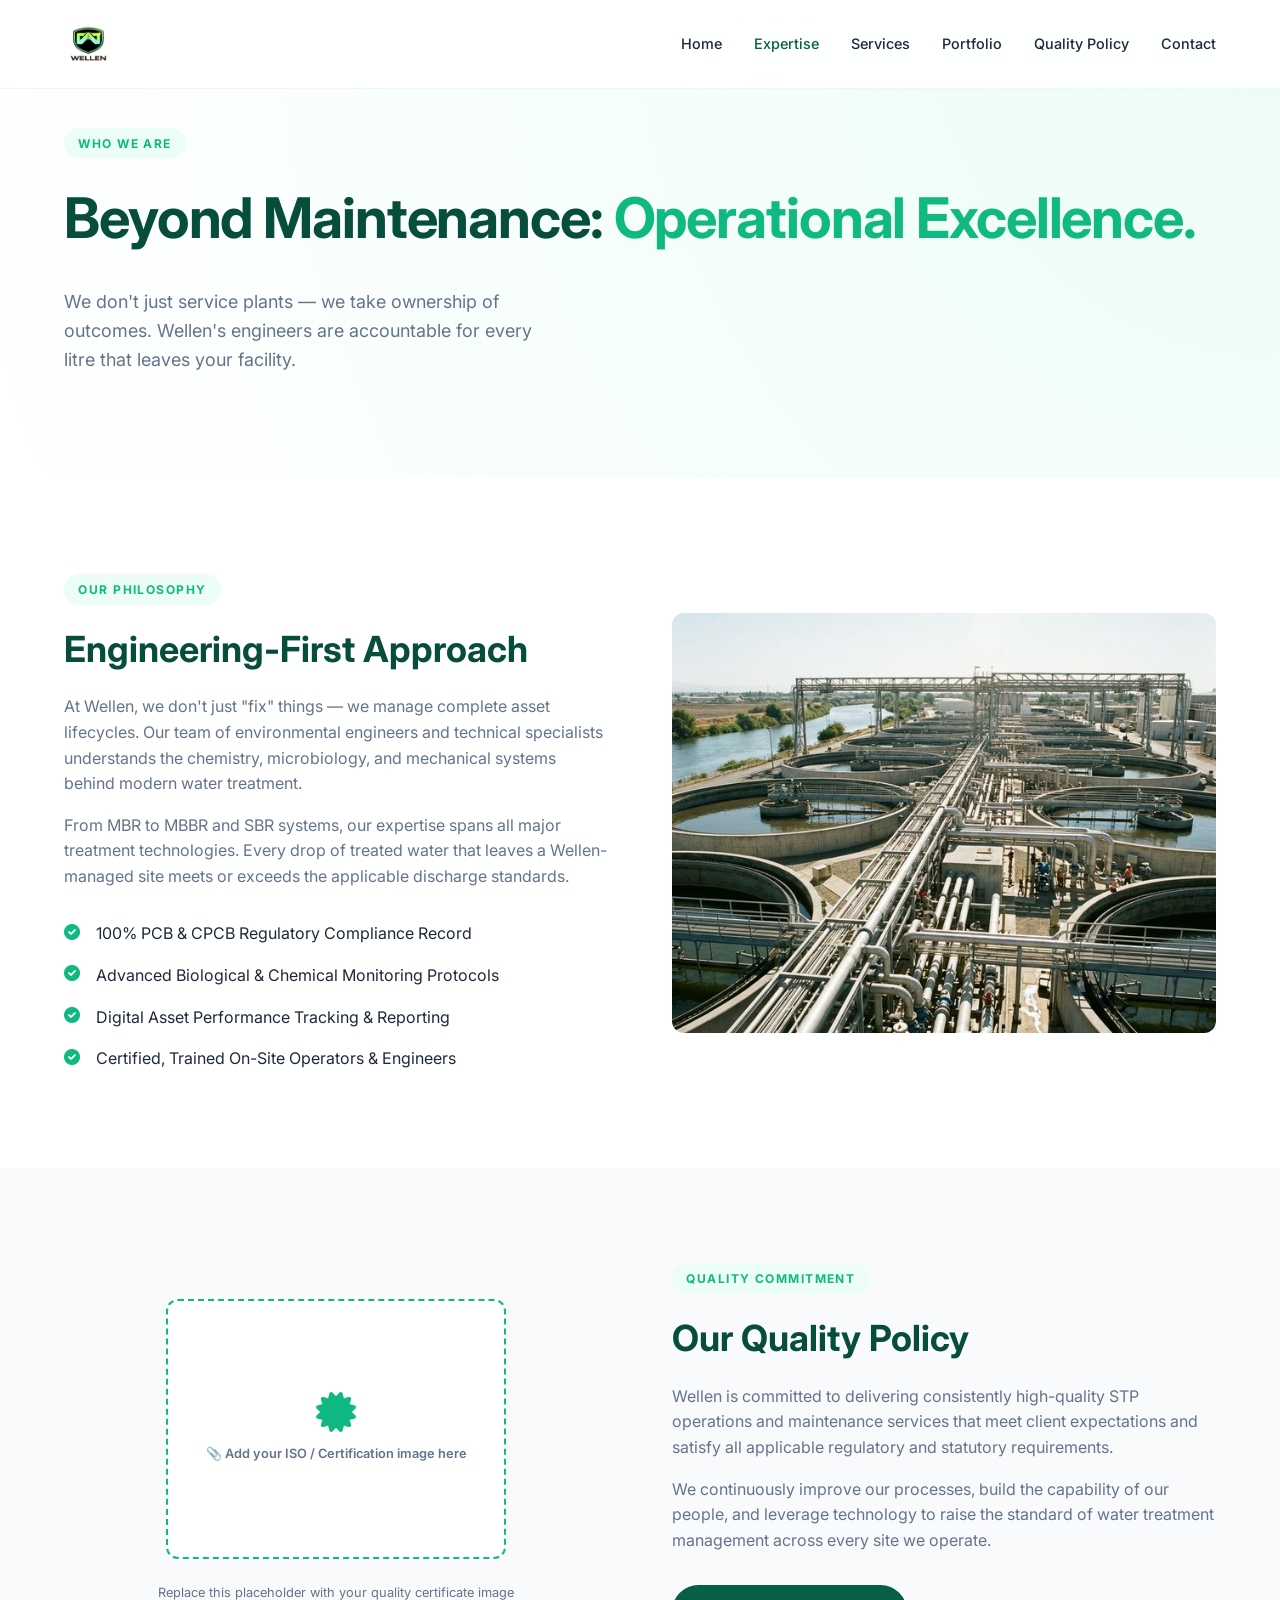
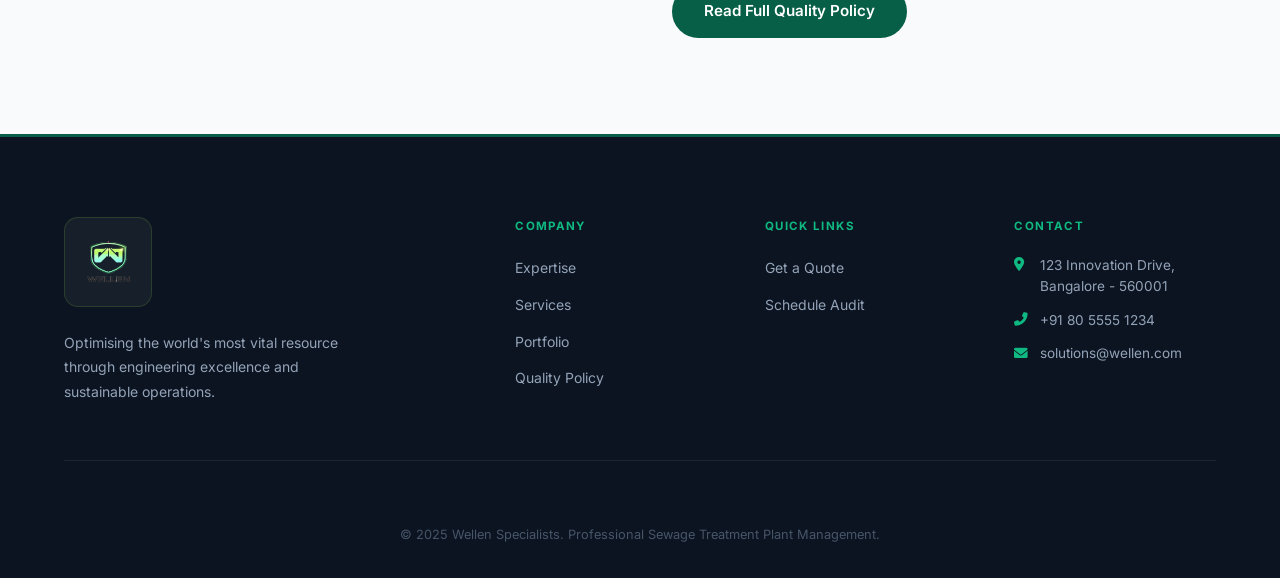
==== commit 093d3231: "Use wellen_logo_final.png as logo everywhere (nav + footer) Co-Authored-By: Claude Sonnet 4.6 <norep" ====
--- a/about.html
+++ b/about.html
@@ -16,7 +16,7 @@
         <div class="container">
             <nav>
                 <a href="index.html" class="logo">
-                    <img src="logo.svg" alt="Wellen Logo" class="logo-img"><span class="logo-text">WELLEN</span>
+                    <img src="wellen_logo_final.png" alt="Wellen Logo" class="logo-img">
                 </a>
                 <ul class="nav-links">
                     <li><a href="index.html">Home</a></li>
--- a/style.css
+++ b/style.css
@@ -91,7 +91,7 @@
 }
 
 .logo-img {
-    height: 46px;
+    height: 56px;
     width: auto;
     object-fit: contain;
 }
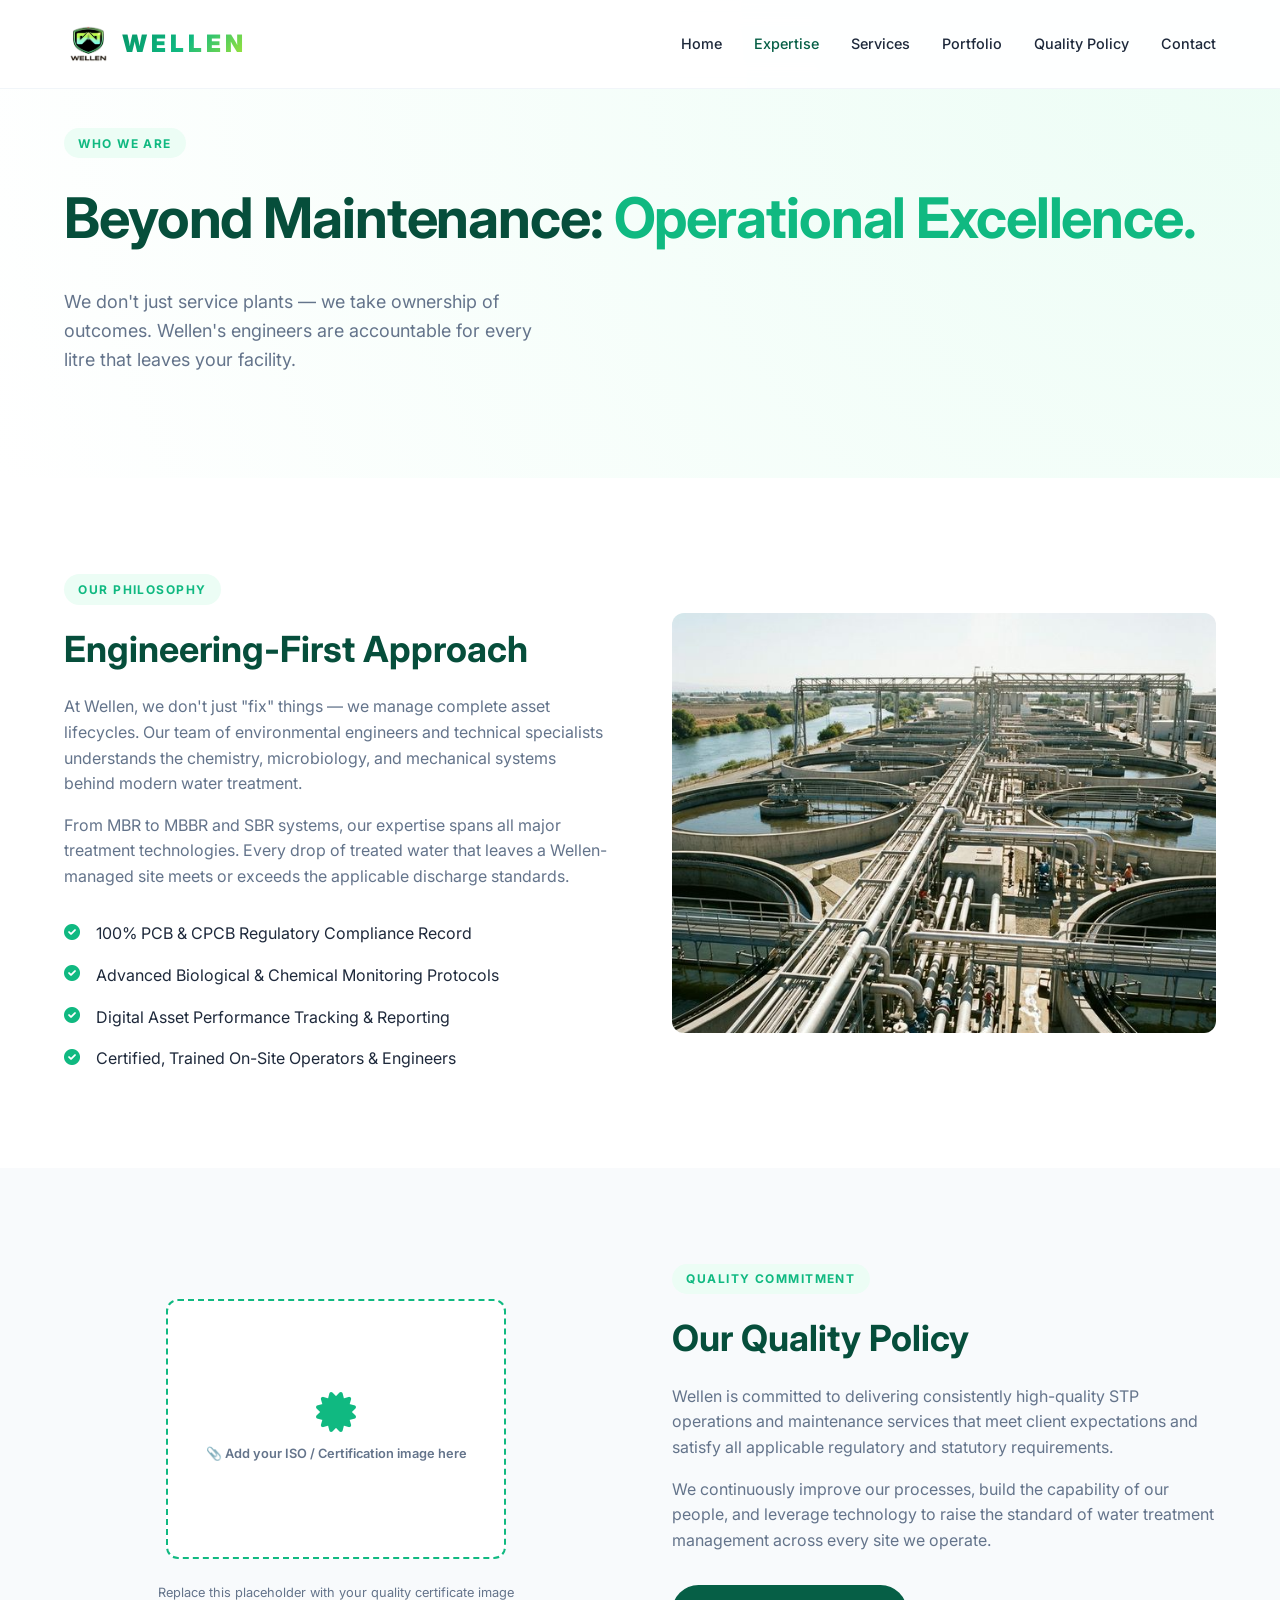
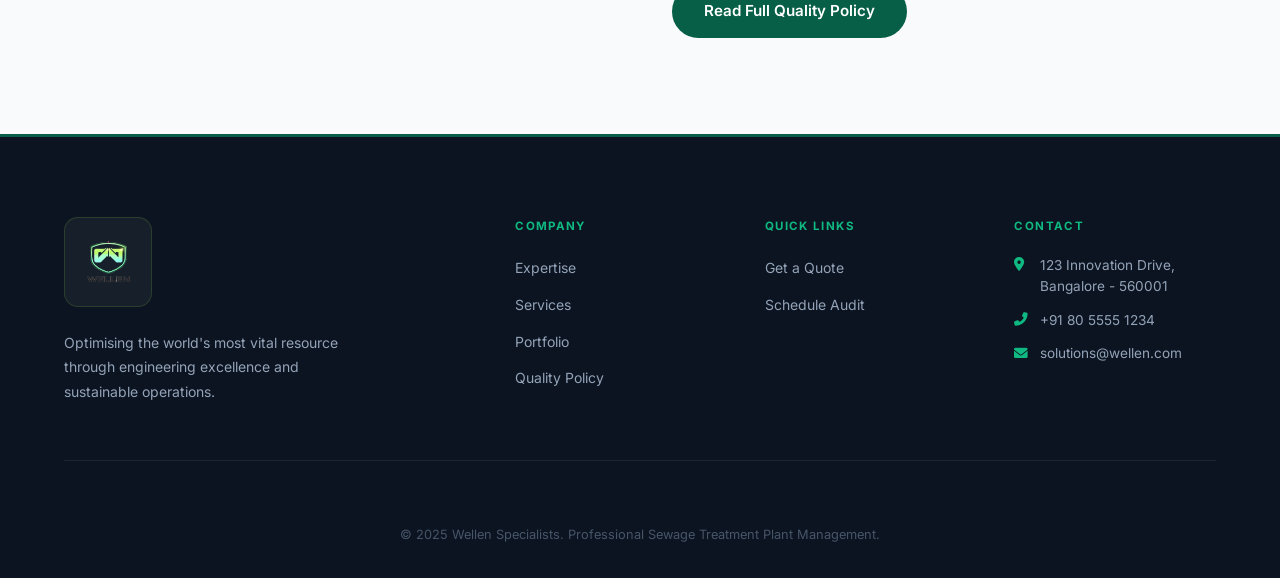
==== commit 80a71d9b: "Add bold WELLEN wordmark next to logo with gradient styling Co-Authored-By: Claude Sonnet 4.6 <norep" ====
--- a/about.html
+++ b/about.html
@@ -16,7 +16,7 @@
         <div class="container">
             <nav>
                 <a href="index.html" class="logo">
-                    <img src="wellen_logo_final.png" alt="Wellen Logo" class="logo-img">
+                    <img src="wellen_logo_final.png" alt="Wellen Logo" class="logo-img"><span class="logo-text">WELLEN</span>
                 </a>
                 <ul class="nav-links">
                     <li><a href="index.html">Home</a></li>
--- a/style.css
+++ b/style.css
@@ -97,14 +97,16 @@
 }
 
 .logo-text {
-    font-size: 1.35rem;
+    font-size: 1.5rem;
     font-weight: 900;
-    letter-spacing: 3px;
-    background: linear-gradient(90deg, #065F46, #10B981);
+    letter-spacing: 4px;
+    background: linear-gradient(135deg, #059669 0%, #10B981 50%, #a3e635 100%);
     -webkit-background-clip: text;
     -webkit-text-fill-color: transparent;
     background-clip: text;
     line-height: 1;
+    text-shadow: none;
+    font-family: 'Inter', 'Arial Black', sans-serif;
 }
 
 .nav-links {
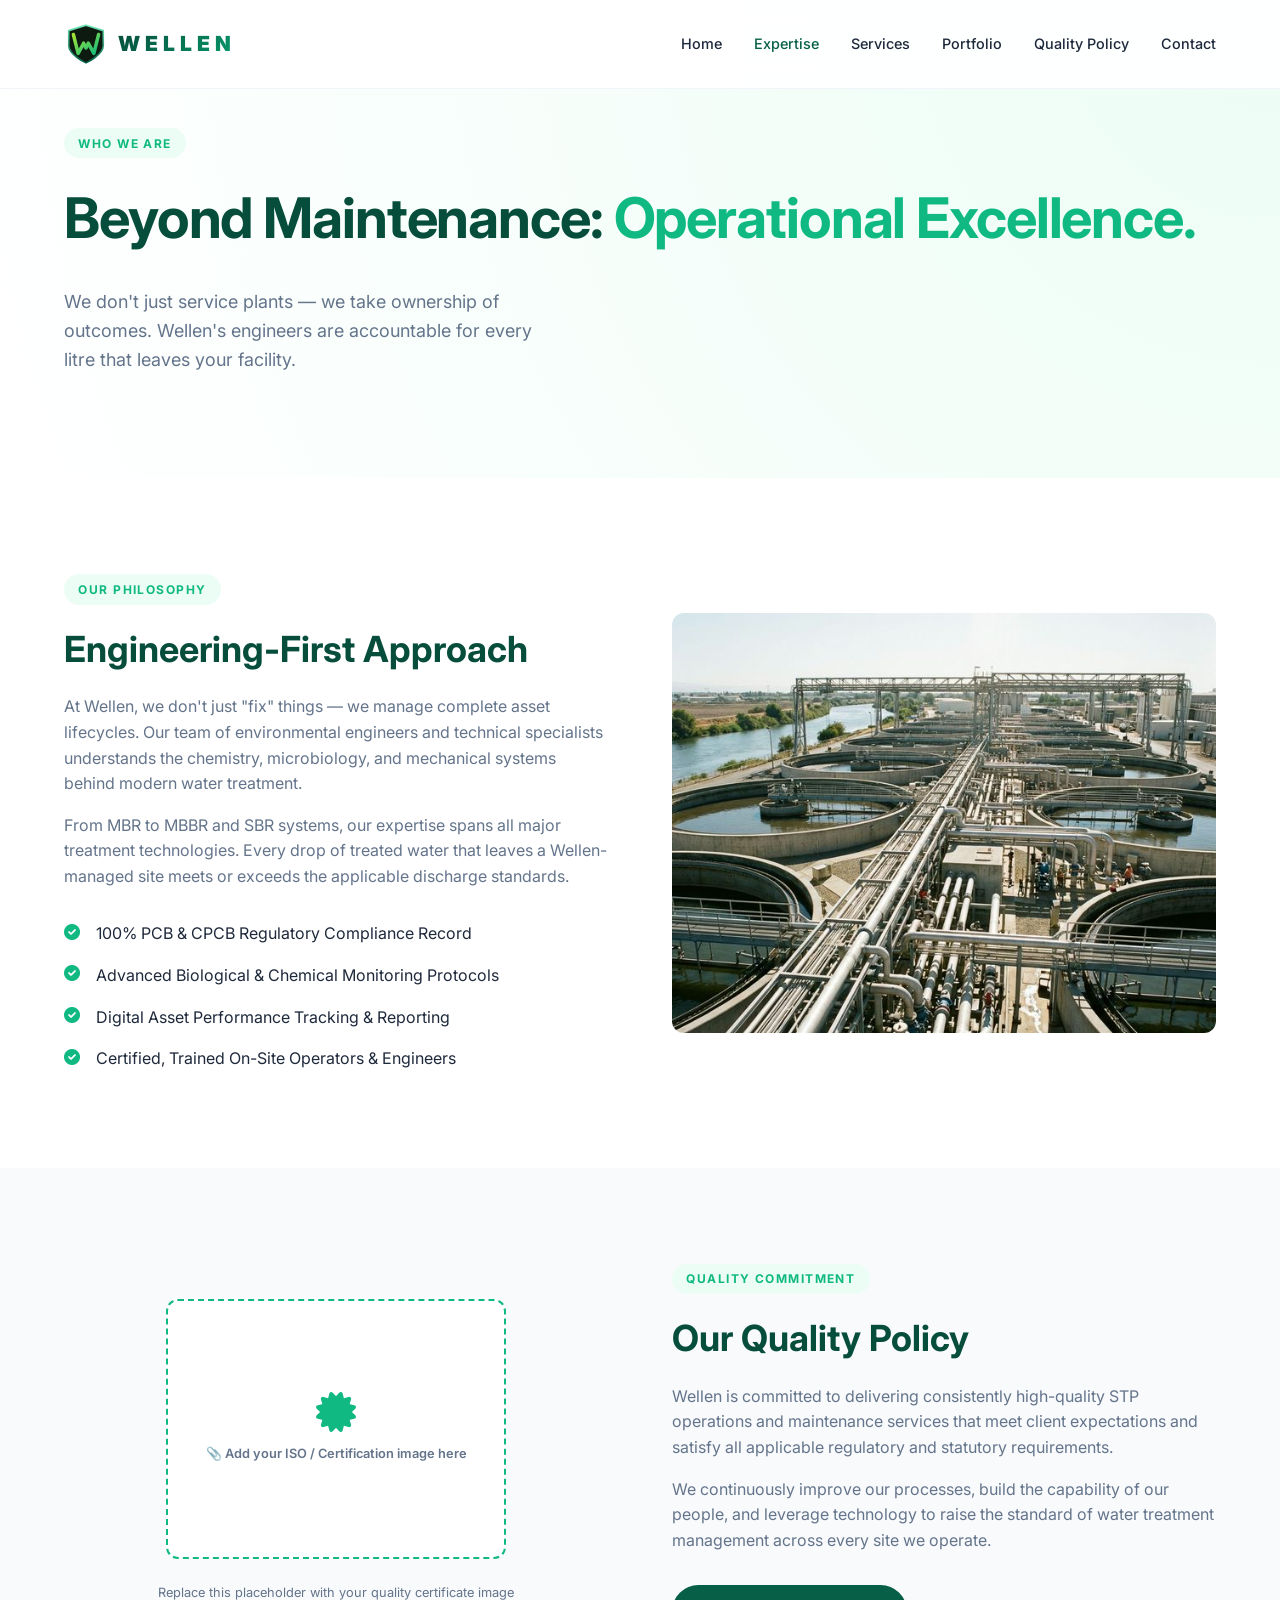
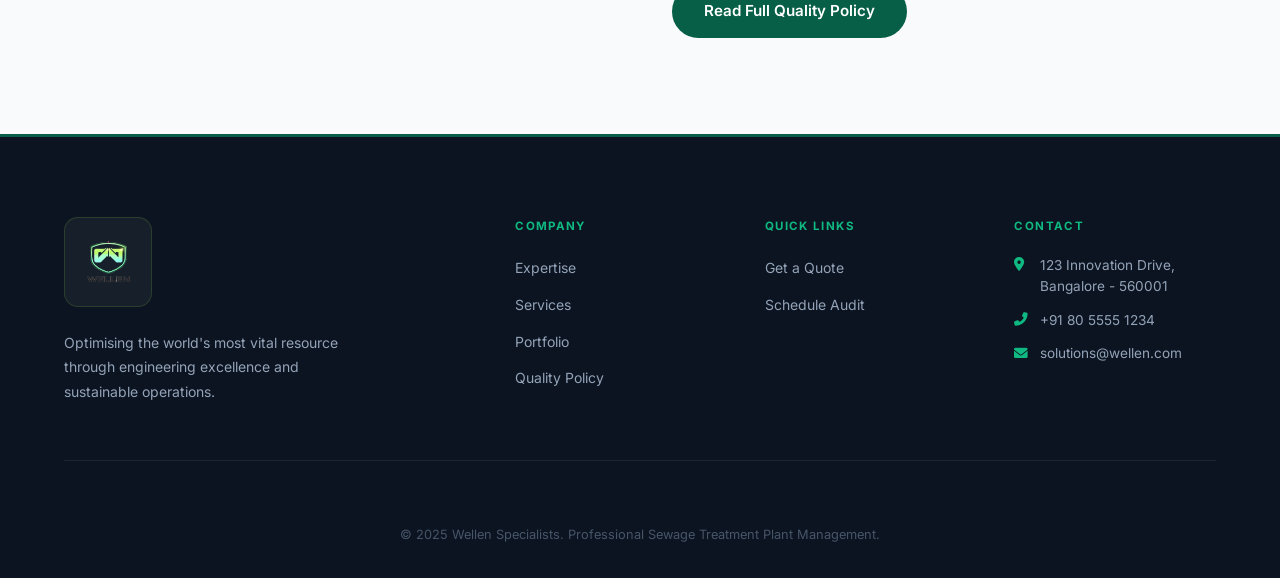
==== commit 7b3b8710: "Fix nav logo: clean shield SVG + refined WELLEN wordmark styling Co-Authored-By: Claude Sonnet 4.6 <" ====
--- a/about.html
+++ b/about.html
@@ -16,7 +16,7 @@
         <div class="container">
             <nav>
                 <a href="index.html" class="logo">
-                    <img src="wellen_logo_final.png" alt="Wellen Logo" class="logo-img"><span class="logo-text">WELLEN</span>
+                    <img src="logo.svg" alt="Wellen Logo" class="logo-img"><span class="logo-text">WELLEN</span>
                 </a>
                 <ul class="nav-links">
                     <li><a href="index.html">Home</a></li>
--- a/style.css
+++ b/style.css
@@ -86,26 +86,25 @@
 .logo {
     display: flex;
     align-items: center;
-    gap: 0.65rem;
+    gap: 0.6rem;
     text-decoration: none;
 }
 
 .logo-img {
-    height: 56px;
+    height: 44px;
     width: auto;
     object-fit: contain;
 }
 
 .logo-text {
-    font-size: 1.5rem;
+    font-size: 1.3rem;
     font-weight: 900;
-    letter-spacing: 4px;
-    background: linear-gradient(135deg, #059669 0%, #10B981 50%, #a3e635 100%);
+    letter-spacing: 5px;
+    background: linear-gradient(135deg, #064E3B 0%, #059669 100%);
     -webkit-background-clip: text;
     -webkit-text-fill-color: transparent;
     background-clip: text;
     line-height: 1;
-    text-shadow: none;
     font-family: 'Inter', 'Arial Black', sans-serif;
 }
 
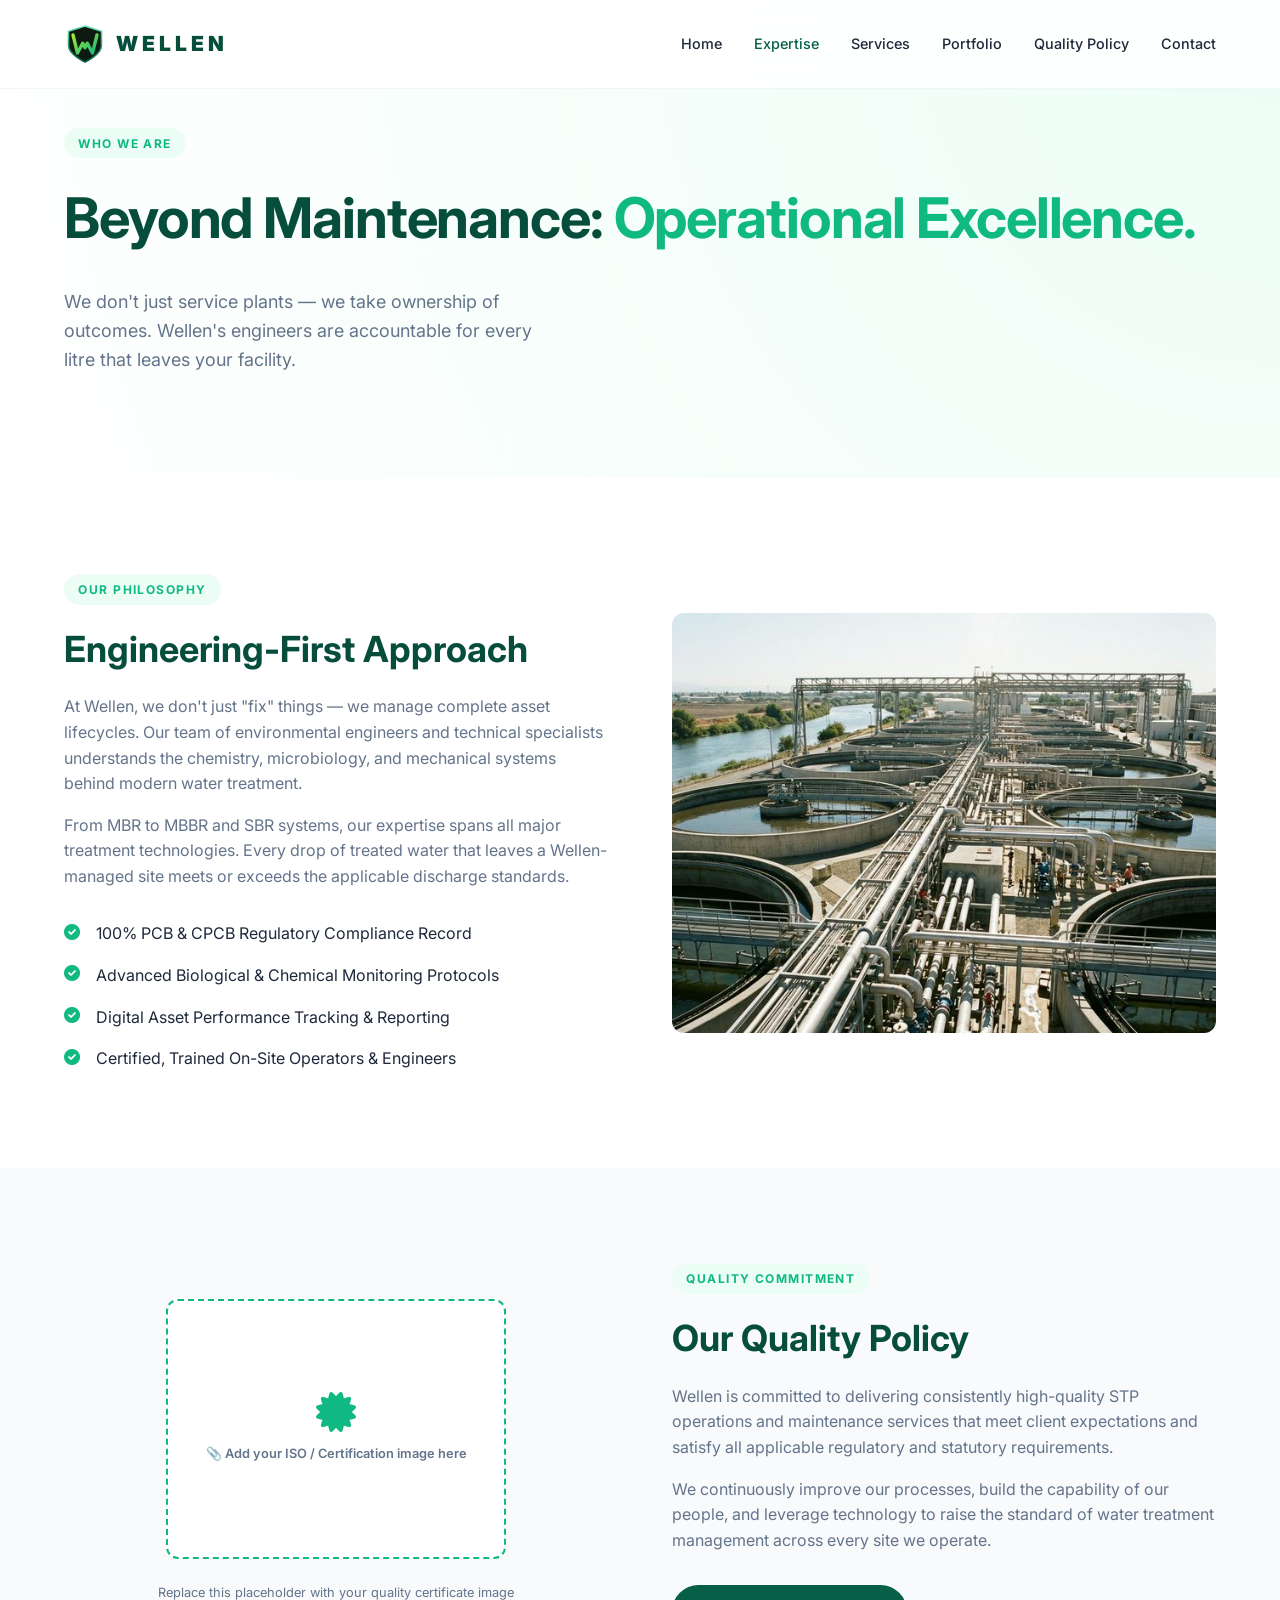
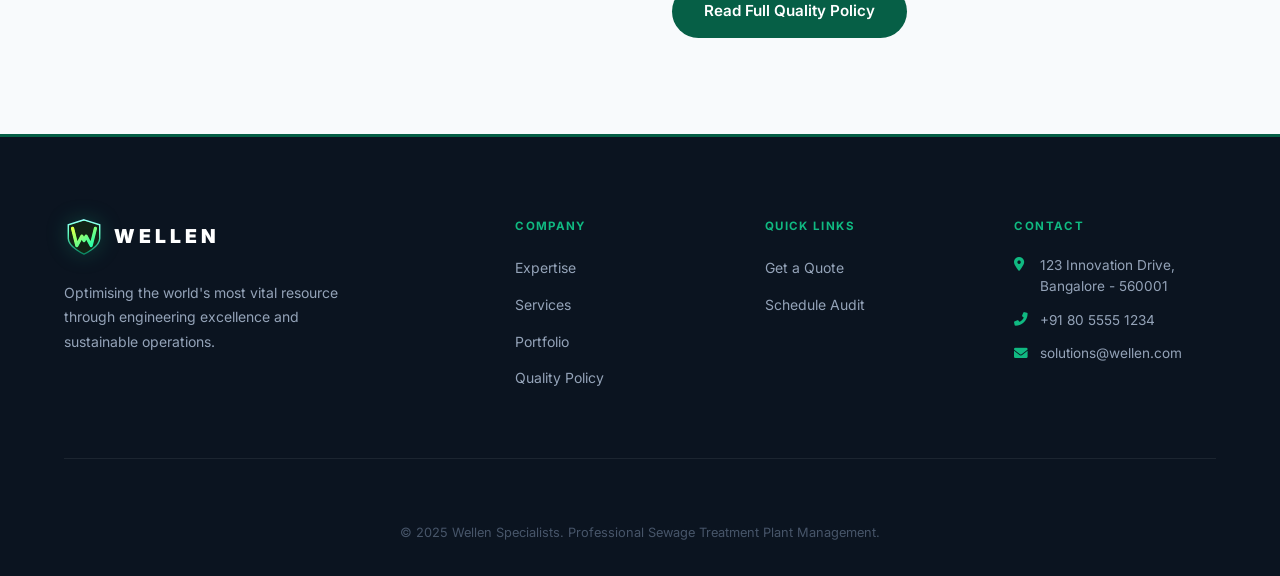
==== commit 433fc09b: "Clean logo: SVG shield + WELLEN wordmark for nav and footer Co-Authored-By: Claude Sonnet 4.6 <norep" ====
--- a/about.html
+++ b/about.html
@@ -122,7 +122,7 @@
         <div class="container">
             <div class="footer-grid">
                 <div>
-                    <div class="footer-logo-wrap"><img src="wellen_logo_final.png" alt="Wellen" class="footer-logo-img"></div>
+                    <div class="footer-brand"><img src="logo.svg" alt="Wellen" class="footer-logo-img"><span class="footer-logo-text">WELLEN</span></div>
                     <p class="footer-tagline">Optimising the world's most vital resource through engineering excellence
                         and sustainable operations.</p>
                 </div>
--- a/style.css
+++ b/style.css
@@ -91,7 +91,7 @@
 }
 
 .logo-img {
-    height: 44px;
+    height: 42px;
     width: auto;
     object-fit: contain;
 }
@@ -99,11 +99,8 @@
 .logo-text {
     font-size: 1.3rem;
     font-weight: 900;
-    letter-spacing: 5px;
-    background: linear-gradient(135deg, #064E3B 0%, #059669 100%);
-    -webkit-background-clip: text;
-    -webkit-text-fill-color: transparent;
-    background-clip: text;
+    letter-spacing: 4px;
+    color: #064E3B;
     line-height: 1;
     font-family: 'Inter', 'Arial Black', sans-serif;
 }
@@ -887,23 +884,27 @@
     border-bottom: 1px solid rgba(255, 255, 255, 0.07);
 }
 
-.footer-logo-wrap {
-    display: inline-flex;
-    align-items: center;
-    justify-content: center;
-    background: rgba(255, 255, 255, 0.05);
-    border: 1px solid rgba(163, 230, 53, 0.15);
-    border-radius: 14px;
-    padding: 10px 14px;
+.footer-brand {
+    display: flex;
+    align-items: center;
+    gap: 0.6rem;
     margin-bottom: 1.5rem;
 }
 
 .footer-logo-img {
-    height: 68px;
+    height: 40px;
     width: auto;
     object-fit: contain;
     display: block;
-    mix-blend-mode: screen;
+    filter: brightness(1.4) drop-shadow(0 0 10px rgba(16, 185, 129, 0.25));
+}
+
+.footer-logo-text {
+    font-size: 1.2rem;
+    font-weight: 900;
+    letter-spacing: 4px;
+    color: var(--white);
+    font-family: 'Inter', 'Arial Black', sans-serif;
 }
 
 .footer-tagline {
@@ -1128,7 +1129,12 @@
 
     /* --- Logo --- */
     .logo-img {
-        height: 36px;
+        height: 34px;
+    }
+
+    .logo-text {
+        font-size: 1rem;
+        letter-spacing: 3px;
     }
 
     /* --- Typography --- */
